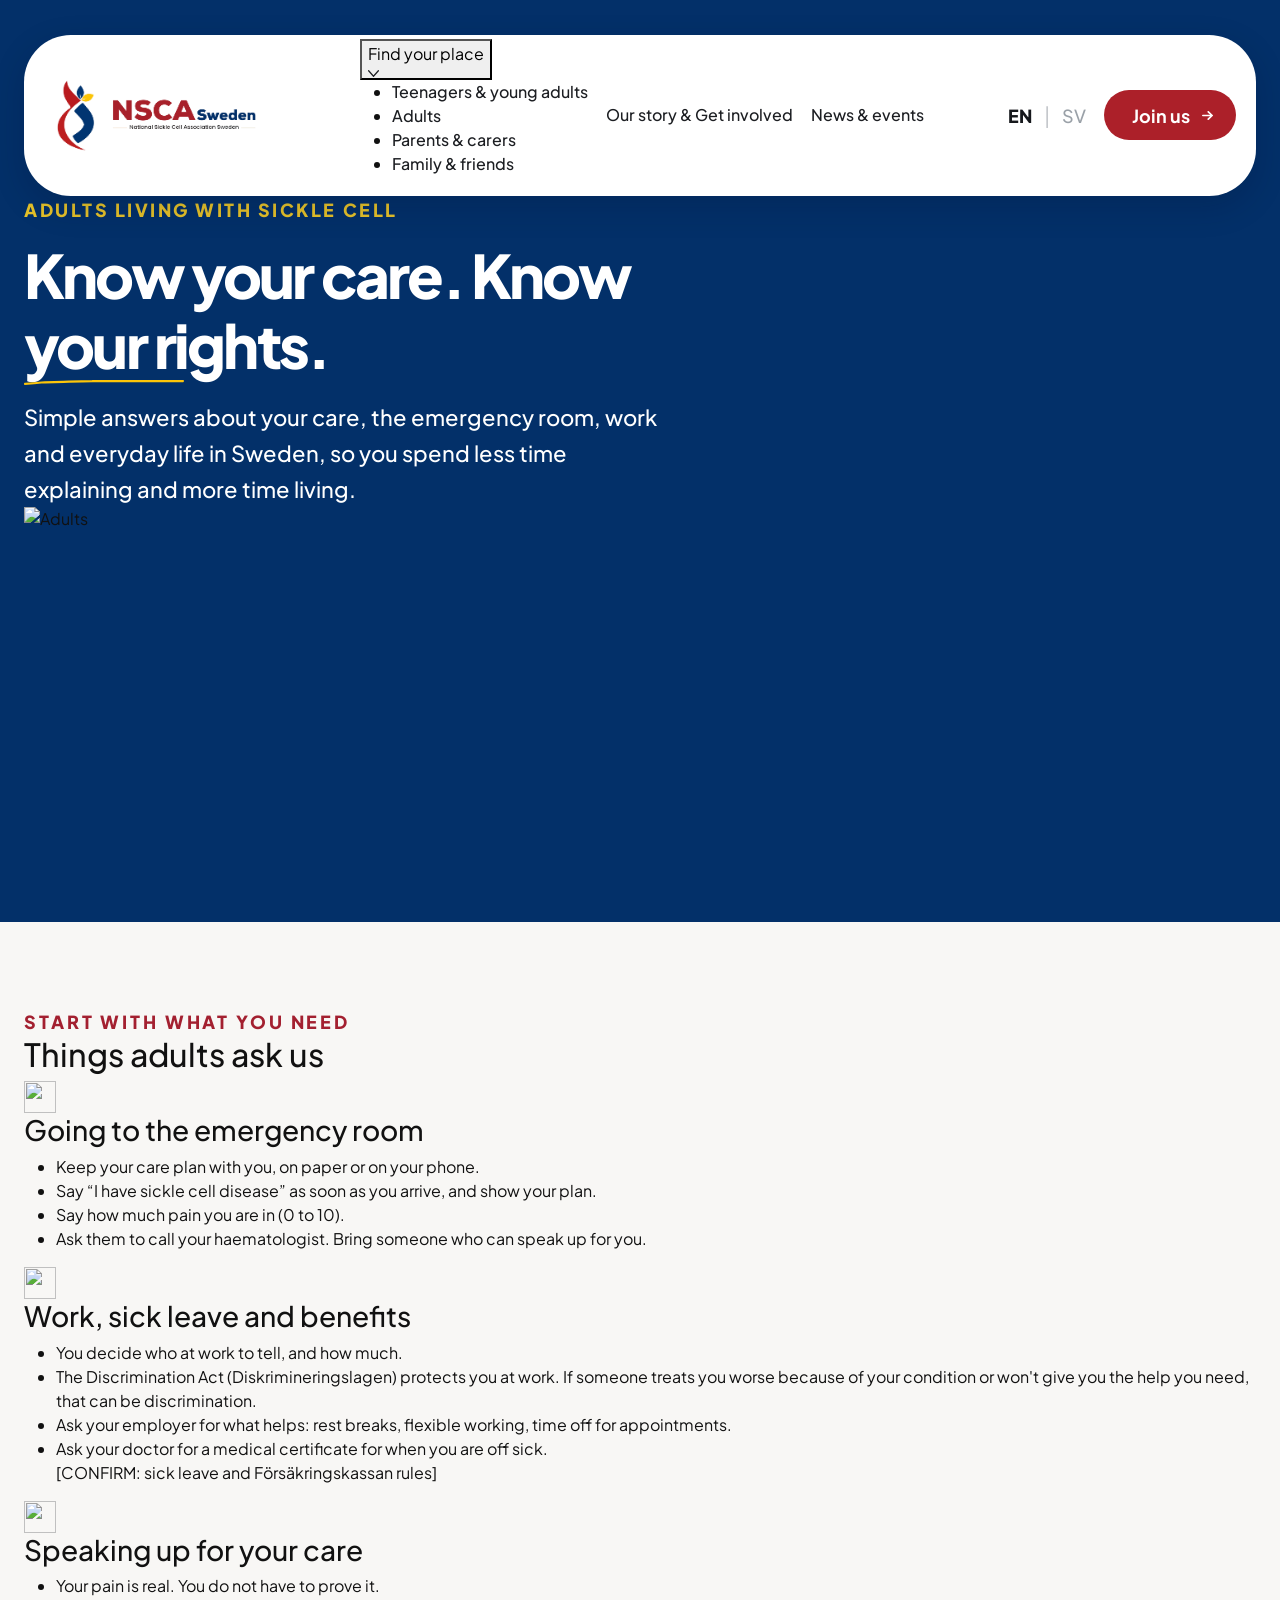
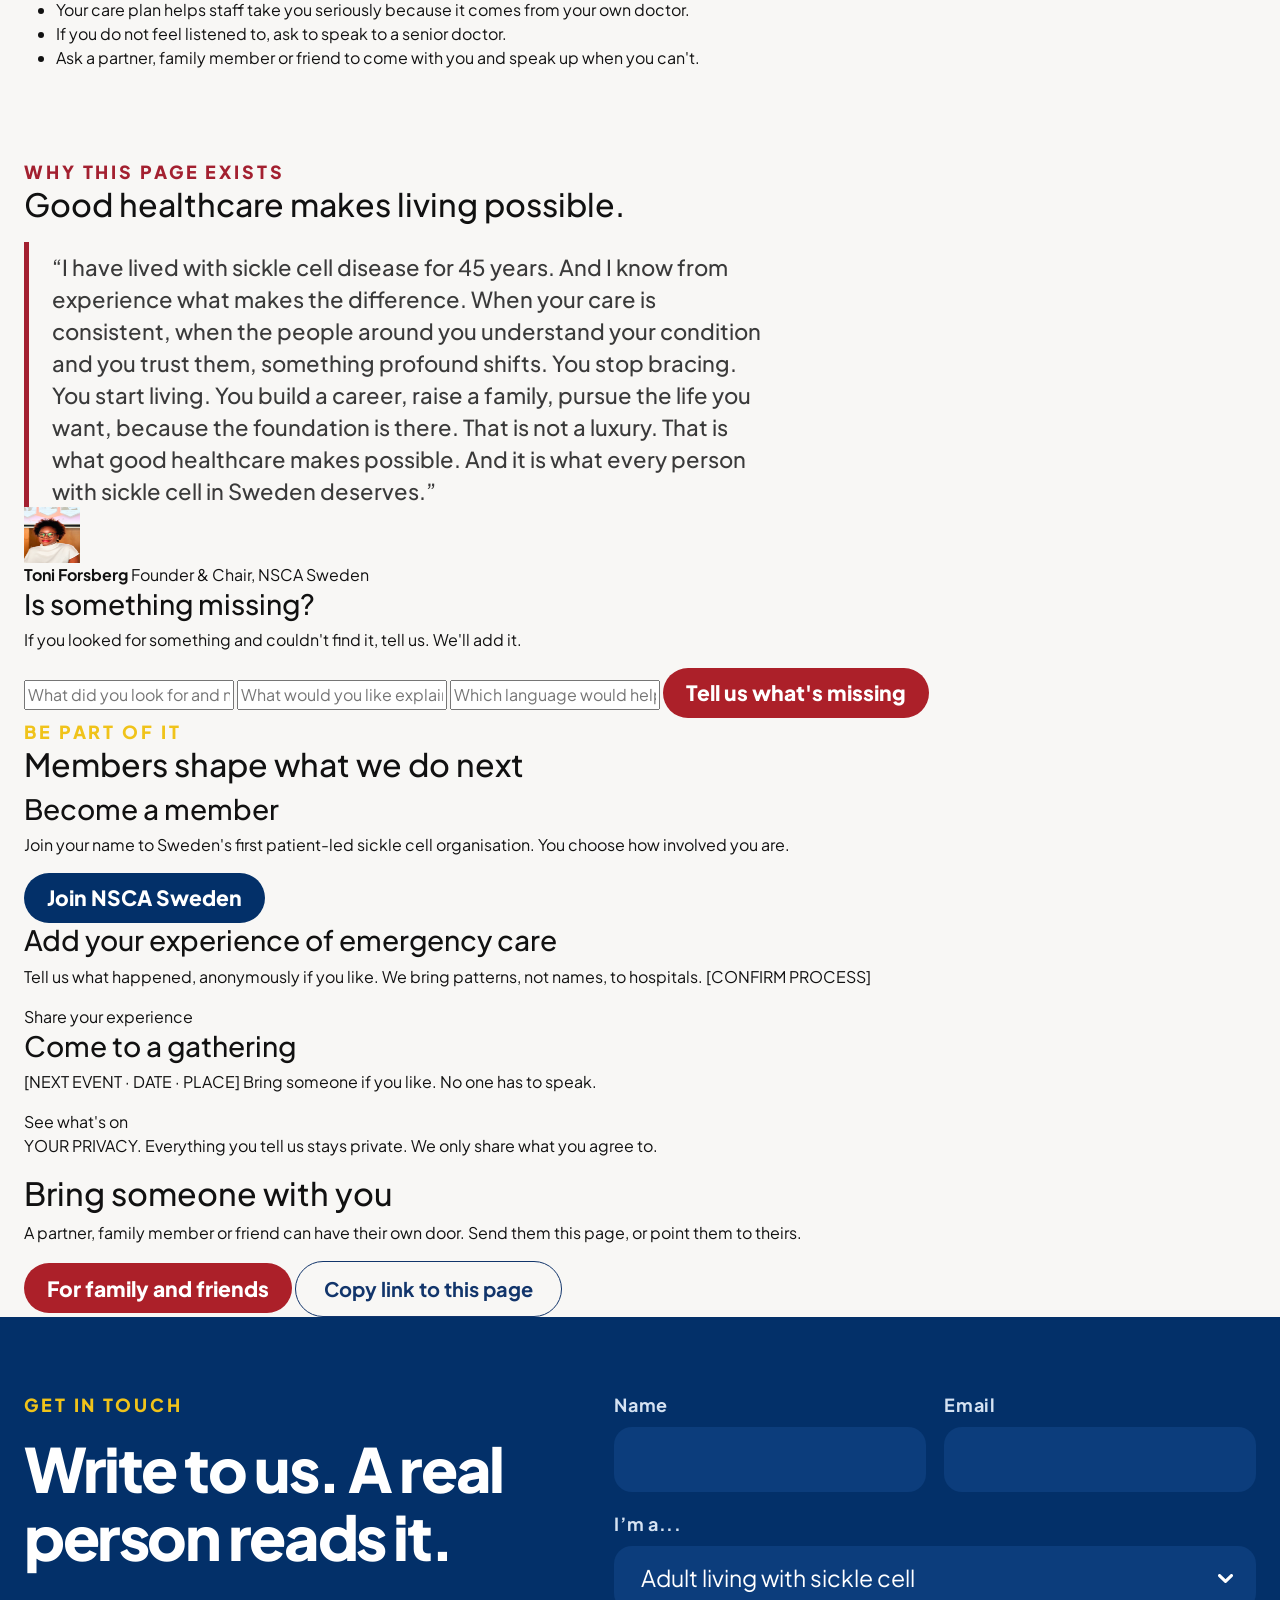
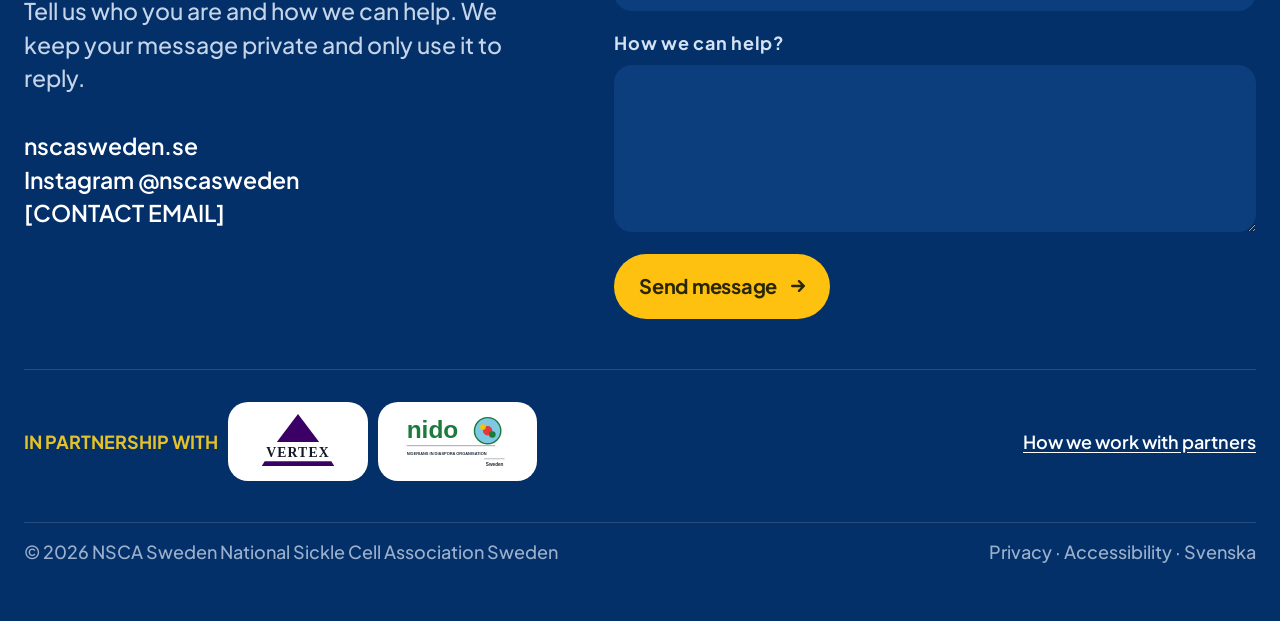
==== adults.html @ a18dfd64 "Add files via upload" ====
<!DOCTYPE html>
<html lang="en">

<head>
  <meta charset="UTF-8" />
  <meta name="viewport" content="width=device-width, initial-scale=1.0" />
  <title>Adults — NSCA Sweden</title>
  <link rel="preconnect" href="https://fonts.googleapis.com" />
  <link rel="preconnect" href="https://fonts.gstatic.com" crossorigin />
  <link href="https://fonts.googleapis.com/css2?family=Plus+Jakarta+Sans:wght@400;500;600;700;800&display=swap"
    rel="stylesheet" />
  <link href="https://cdn.jsdelivr.net/npm/bootstrap@5.3.3/dist/css/bootstrap.min.css" rel="stylesheet" />
  <link rel="stylesheet" href="css/style.css" />
  <link rel="stylesheet" href="css/responsive.css" />
</head>

<body class="page-adult">
  <header class="hero hero--teen" id="top">
    <div class="container-nsca hero-inner hero-inner--teen">
      <nav class="nav-primary" id="primaryNav" aria-label="Primary">
        <a class="nav-logo" href="index.html" aria-label="NSCA Sweden home">
          <img src="assets/logo.png" alt="NSCA Sweden" />
        </a>

        <div class="nav-links">
          <div class="nav-item has-dropdown">
            <button class="nav-link-btn nav-dropdown-toggle" type="button" aria-expanded="false"
              aria-controls="findPlaceMenu" id="findPlaceToggle">
              Find your place
              <img src="assets/chevron.svg" alt="" width="11.5" height="10.75" />
            </button>
            <ul class="nav-dropdown" id="findPlaceMenu" role="list">
              <li><a href="teenagers.html">Teenagers &amp; young adults</a></li>
              <li><a href="adults.html" aria-current="page">Adults</a></li>
              <li><a href="parents.html">Parents &amp; carers</a></li>
              <li><a href="family.html">Family &amp; friends</a></li>
            </ul>
          </div>
          <a href="our-story.html">Our story & Get involved</a>
          <a href="news-events.html">News &amp; events</a>
        </div>

        <div class="nav-actions">
          <div class="lang-switch" aria-label="Language">
            <span class="active">EN</span>
            <span class="sep">|</span>
            <a class="inactive" href="#">SV</a>
          </div>
          <a class="btn-join" href="index.html#involve">Join us <img src="assets/arrow-white.svg" alt="" width="11"
              height="9" /></a>
          <button class="nav-toggle" id="navToggle" type="button" aria-label="Toggle menu" aria-expanded="false">
            <svg width="28" height="20" viewBox="0 0 28 20" fill="none" aria-hidden="true">
              <path d="M1 1h26M1 10h26M1 19h26" stroke="#033069" stroke-width="2.5" stroke-linecap="round" />
            </svg>
          </button>
        </div>
      </nav>

      <div class="teen-hero">
        <div class="teen-hero-copy">
          <p class="hero-eyebrow">ADULTS LIVING WITH SICKLE CELL</p>
          <h1 class="hero-title teen-hero-title">
            Know your care.<span class="voice-word"> Know your rights.<img class="voice-underline"
                src="assets/hero-underline.svg" alt="" width="160" height="5" /></span>
          </h1>
          <p class="hero-lead teen-hero-lead">
            Simple answers about your care, the emergency room, work and everyday life in Sweden, so you spend less time
            explaining and more time living.
          </p>
        </div>

        <div class="teen-hero-media" aria-label="Artwork placeholder">
          <img src="assets/adult-hero.jpeg" alt="Adults" width="100%" height="auto" />

        </div>
      </div>
    </div>
  </header>

  <section class="teen-ask section-pad" id="ask">
    <div class="container-nsca">
      <p class="eyebrow">START WITH WHAT YOU NEED</p>
      <h2 class="teen-section-title">Things adults ask us</h2>

      <div class="teen-ask-grid">
        <article class="teen-ask-card">
          <img class="teen-ask-icon" src="assets/icon-drop.svg" alt="" width="32" height="32" />
          <h3>Going to the emergency room</h3>
          <ul>
            <li>Keep your care plan with you, on paper or on your phone.</li>
            <li>Say “I have sickle cell disease” as soon as you arrive, and show your plan.</li>
            <li>Say how much pain you are in (0 to 10).</li>
            <li>Ask them to call your haematologist. Bring someone who can speak up for you.</li>
          </ul>
        </article>

        <article class="teen-ask-card">
          <img class="teen-ask-icon" src="assets/icon-briefcase.svg" alt="" width="32" height="32" />
          <h3>Work, sick leave and benefits</h3>
          <ul>
            <li>You decide who at work to tell, and how much.</li>
            <li>The Discrimination Act (<a class="link-red-inline" href="javascript:void(0)">Diskrimineringslagen</a>)
              protects you at work. If someone treats you worse because of your condition or won't give you the help you
              need, that can be discrimination.</li>
            <li>Ask your employer for what helps: rest breaks, flexible working, time off for appointments.</li>
            <li>Ask your doctor for a medical certificate for when you are off sick.<br>
              [CONFIRM: sick leave and Försäkringskassan rules]</li>
          </ul>
        </article>

        <article class="teen-ask-card">
          <img class="teen-ask-icon" src="assets/icon-heart.svg" alt="" width="32" height="32" />
          <h3>Speaking up for your care</h3>
          <ul>
            <li>Your pain is real. You do not have to prove it.</li>
            <li>Your care plan helps staff take you seriously because it comes from your own doctor.</li>
            <li>If you do not feel listened to, ask to speak to a senior doctor.</li>
            <li>Ask a partner, family member or friend to come with you and speak up when you can't.</li>
          </ul>
        </article>
      </div>
    </div>
  </section>

  <section class="teen-story" id="why">
    <div class="container-nsca">
      <div class="teen-story-grid">
        <div class="teen-story-copy">
          <p class="eyebrow">WHY THIS PAGE EXISTS</p>
          <h2 class="teen-section-title">Good healthcare makes living possible.</h2>
          <blockquote class="story-quote teen-quote">
            <p>“I have lived with sickle cell disease for 45 years. And I know from experience what makes the
              difference. When your care is consistent, when the people around you understand your condition and you
              trust them, something profound shifts. You stop bracing. You start living. You build a career, raise a
              family, pursue the life you want, because the foundation is there. That is not a luxury. That is what good
              healthcare makes possible. And it is what every person with sickle cell in Sweden deserves.”</p>
          </blockquote>
          <div class="teen-byline">
            <img src="assets/founder.jpg" alt="Toni Forsberg" width="56" height="56" />
            <div>
              <strong>Toni Forsberg</strong>
              <span>Founder &amp; Chair, NSCA Sweden</span>
            </div>
          </div>
        </div>

        <form class="teen-missing-card" id="missingForm" novalidate>
          <h3>Is something missing?</h3>
          <p>If you looked for something and couldn't find it, tell us. We'll add it.</p>
          <label class="visually-hidden" for="lookedFor">What did you look for and not find?</label>
          <input id="lookedFor" name="lookedFor" type="text" placeholder="What did you look for and not find?" />
          <label class="visually-hidden" for="explainMore">What would you like explained more simply?</label>
          <input id="explainMore" name="explainMore" type="text"
            placeholder="What would you like explained more simply?" />
          <label class="visually-hidden" for="languageHelp">Which language would help most?</label>
          <input id="languageHelp" name="languageHelp" type="text" placeholder="Which language would help most?" />
          <button class="btn-pill-red" type="submit">Tell us what's missing</button>
        </form>
      </div>
    </div>
  </section>

  <section class="teen-next" id="next">
    <div class="container-nsca">
      <p class="eyebrow eyebrow-yellow">BE PART OF IT</p>
      <h2 class="teen-next-title">Members shape what we do next</h2>

      <div class="teen-next-grid">
        <article class="teen-next-card is-yellow">
          <h3>Become a member</h3>
          <p>Join your name to Sweden's first patient-led sickle cell organisation. You choose how involved you are.</p>
          <div class="cta">
            <a class="btn-pill-navy" href="index.html#involve">Join NSCA Sweden</a>
          </div>
        </article>

        <article class="teen-next-card">
          <h3>Add your experience of emergency care</h3>
          <p>Tell us what happened, anonymously if you like. We bring patterns, not names, to hospitals. [CONFIRM
            PROCESS]</p>
          <div class="cta">
            <a class="btn-pill-light" href="#contact">Share your experience</a>
          </div>
        </article>

        <article class="teen-next-card">
          <h3>Come to a gathering</h3>
          <p>[NEXT EVENT · DATE · PLACE] Bring someone if you like. No one has to speak.</p>
          <div class="cta">
            <a class="btn-pill-light" href="news-events.html">See what's on</a>
          </div>
        </article>
      </div>

      <p class="adult-privacy-note">YOUR PRIVACY. Everything you tell us stays private. We only share what you agree to.
      </p>
    </div>
  </section>

  <section class="teen-bring" id="bring">
    <div class="container-nsca">
      <div class="teen-bring-card">
        <div class="teen-bring-copy">
          <h2>Bring someone with you</h2>
          <p>A partner, family member or friend can have their own door. Send them this page, or point them to theirs.
          </p>
        </div>
        <div class="teen-bring-actions">
          <a class="btn-pill-red" href="family.html">For family and friends</a>
          <button class="btn-outline-navy" type="button" id="copyPageLink">Copy link to this page</button>
        </div>
      </div>
    </div>
  </section>

  <footer class="contact" id="contact">
    <div class="container-nsca">
      <div class="contact-grid">
        <div class="contact-copy">
          <p class="eyebrow eyebrow-yellow">GET IN TOUCH</p>
          <h2>Write to us. A real person reads it.</h2>
          <p class="intro">Tell us who you are and how we can help. We keep your message private and only use it to
            reply.</p>
          <p class="details">
            nscasweden.se<br />
            Instagram @nscasweden<br />
            [CONTACT EMAIL]
          </p>
        </div>

        <form class="contact-form" id="contactForm" novalidate>
          <div class="form-field">
            <label for="name">Name</label>
            <input id="name" name="name" type="text" autocomplete="name" />
          </div>
          <div class="form-field">
            <label for="email">Email</label>
            <input id="email" name="email" type="email" autocomplete="email" />
          </div>
          <div class="form-field full">
            <label for="role">I’m a...</label>
            <select id="role" name="role">
              <option>Teenager or young adult living with sickle cell</option>
              <option selected>Adult living with sickle cell</option>
              <option>Parent or carer</option>
              <option>Family member or friend</option>
              <option>Healthcare professional</option>
              <option>Organisation / partner</option>
            </select>
          </div>
          <div class="form-field full">
            <label for="message">How we can help?</label>
            <textarea id="message" name="message"></textarea>
          </div>
          <div class="form-submit">
            <button class="btn-yellow" type="submit">
              Send message
              <img src="assets/arrow-dark.svg" alt="" width="14" height="12" />
            </button>
          </div>
        </form>
      </div>

      <div class="footer-partners">
        <div class="partners-left">
          <p class="partners-label">In partnership with</p>
          <a class="partner-badge" href="#" aria-label="Vertex">
            <img src="assets/partner-vertex.svg" alt="Vertex" width="96" height="59" />
          </a>
          <a class="partner-badge" href="#" aria-label="NIDO Sweden">
            <img src="assets/partner-nido.svg" alt="NIDO Sweden" width="120" height="62" />
          </a>
        </div>
        <a class="partner-link" href="index.html#involve">How we work with partners</a>
      </div>

      <div class="footer-bottom">
        <p>© 2026 NSCA Sweden National Sickle Cell Association Sweden</p>
        <p>Privacy · Accessibility · Svenska</p>
      </div>
    </div>
  </footer>

  <script src="https://cdn.jsdelivr.net/npm/bootstrap@5.3.3/dist/js/bootstrap.bundle.min.js"></script>
  <script src="js/main.js"></script>
</body>

</html>
---- css/style.css ----
:root {
  --navy: #033069;
  --navy-deep: #12356b;
  --navy-card: #0c3a78;
  --navy-input: #0c3d7c;
  --navy-text: #16386b;
  --red: #ac2029;
  --red-link: #a32030;
  --yellow: #ffc10f;
  --yellow-banner: #f5c400;
  --yellow-soft: #e6c229;
  --yellow-pillars: #f0c31a;
  --cream: #f8f7f5;
  --cream-card: #f6f5f2;
  --cream-news: #f7f6f3;
  --ink: #111;
  --muted: #5e5e5e;
  --muted-2: #4a4a4a;
  --muted-3: #5c5c5c;
  --muted-4: #3a3a3a;
  --muted-5: #6a6a6a;
  --blue-soft: #a9c0de;
  --blue-text: #d5e2f2;
  --blue-muted: #c5d4e8;
  --footer-muted: #9bb0cc;
  --container: 1296px;
  --font: "Plus Jakarta Sans", sans-serif;
}

*,
*::before,
*::after {
  box-sizing: border-box;
}

html {
  scroll-behavior: smooth;
}

body {
  margin: 0;
  font-family: var(--font) !important;
  background: var(--cream);
  color: var(--ink);
  -webkit-font-smoothing: antialiased;
}

h1, h2, h3, h4, h5, h6, p, a, button, input, select, textarea, label {
  font-family: var(--font);
}

a {
  text-decoration: none;
  color: inherit;
}

img {
  max-width: 100%;
  display: block;
}

.container-nsca {
  width: 100%;
  max-width: var(--container);
  margin: 0 auto;
  padding-left: 24px;
  padding-right: 24px;
}

/* ========== HERO / NAV ========== */
.hero {
  background: var(--navy);
  position: relative;
}

.hero-inner {
  position: relative;
  min-height: 922px;
  padding-top: 35px;
  padding-bottom: 60px;
}

.nav-primary {
  display: flex;
  align-items: center;
  gap: 30px;
  background: #fff;
  border-radius: 47px;
  padding: 4px 20px 4px 32px;
  box-shadow: 0 11px 32px rgba(0, 10, 40, 0.18);
  width: 100%;
  max-width: 1296px;
  margin: 0 auto;
  position: relative;
  z-index: 20;
}

.nav-logo {
  width: 201px;
  height: 77px;
  overflow: hidden;
  flex-shrink: 0;
  position: relative;
}

.nav-logo img {
  position: absolute;
  width: 160.6%;
  height: 416.37%;
  max-width: none;
  left: -30.36%;
  top: -158.33%;
}

.nav-links {
  display: flex;
  flex: 1;
  align-items: center;
  justify-content: center;
  gap: 28px;
  padding-left: 18px;
  min-width: 0;
  overflow: visible;
}

.nav-links a {
  display: inline-flex;
  align-items: center;
  gap: 10px;
  font-weight: 500;
  font-size: 16px;
  color: #1c1e22;
  white-space: nowrap;
}

.nav-links a img {
  width: 11.5px;
  height: 10.75px;
}

.nav-actions {
  display: flex;
  align-items: center;
  gap: 18px;
  flex-shrink: 0;
}

.lang-switch {
  display: flex;
  align-items: center;
  gap: 12px;
}

.lang-switch .active {
  font-weight: 800;
  font-size: 18px;
  color: #16181c;
}

.lang-switch .sep {
  font-size: 21px;
  color: #c5c8cc;
  font-weight: 400;
}

.lang-switch .inactive {
  font-weight: 500;
  font-size: 18px;
  color: #9aa1a8;
}

.btn-join {
  display: inline-flex;
  align-items: center;
  gap: 12px;
  height: 50px;
  padding: 0 23px 0 28px;
  background: var(--red);
  color: #fff;
  font-weight: 700;
  font-size: 18px;
  border-radius: 28px;
  border: none;
  white-space: nowrap;
}

.btn-join img {
  width: 11px;
  height: 9px;
}

.nav-toggle {
  display: none;
  background: transparent;
  border: none;
  padding: 8px;
}

.hero-content {
  display: flex;
  align-items: center;
  justify-content: space-between;
  gap: 40px;
  margin-top: 96px;
  padding-top: 0;
}

.hero-copy {
  width: 100%;
  max-width: 643px;
  display: flex;
  flex-direction: column;
  gap: 17px;
}

.hero-eyebrow {
  font-weight: 800;
  font-size: 18px;
  letter-spacing: 2.52px;
  color: var(--yellow-soft);
  margin: 0 0 17px;
}

.hero-title {
  font-weight: 800;
  font-size: 60px;
  line-height: 70px;
  letter-spacing: -2.814px;
  color: #fff;
  margin: 0 0 14px;
  max-width: 640px;
}

.hero-underline {
  width: 379px;
  max-width: 100%;
  height: 5px;
  margin-bottom: 17px;
}

.hero-underline img {
  width: 100%;
  height: auto;
}

.hero-lead {
  font-weight: 500;
  font-size: 22px;
  line-height: 36px;
  color: #fff;
  margin: 0;
  width: 100%;
  max-width: 635px;
}

.hero-ctas {
  display: flex;
  flex-wrap: wrap;
  gap: 23px;
  align-items: center;
  margin-top: 36px;
}

.btn-yellow {
  display: inline-flex;
  align-items: center;
  justify-content: center;
  gap: 14px;
  height: 65px;
  padding: 0 25px;
  background: var(--yellow);
  color: #2a2600;
  font-weight: 700;
  font-size: 20px;
  letter-spacing: -0.25px;
  border-radius: 999px;
  border: none;
}

.btn-yellow img {
  width: 13.8px;
  height: 11.5px;
}

.btn-outline-light {
  display: inline-flex;
  align-items: center;
  justify-content: center;
  height: 65px;
  padding: 0 28px;
  border: 2px solid rgba(255, 255, 255, 0.92);
  color: #fff;
  font-weight: 700;
  font-size: 20px;
  letter-spacing: -0.25px;
  border-radius: 999px;
  background: transparent;
}

.hero-note {
  font-weight: 500;
  font-size: 17px;
  line-height: 25px;
  color: var(--blue-soft);
  margin: 0;
}

.hero-media {
  width: 572px;
  max-width: 100%;
  height: 461px;
  border-radius: 38px;
  overflow: hidden;
  position: relative;
  flex-shrink: 0;
}

.hero-media img {
  position: absolute;
  width: 125.87%;
  height: 117.14%;
  max-width: none;
  left: -14.69%;
  top: -17.68%;
  object-fit: cover;
}

/* ========== SECTION COMMON ========== */
.section-pad {
  padding-top: 86px;
  padding-bottom: 72px;
}

.section-title {
  font-weight: 800;
  font-size: 52px;
  line-height: 59.8px;
  letter-spacing: -2.08px;
  color: var(--ink);
  margin: 0 0 15px;
}

.section-lead {
  font-weight: 500;
  font-size: 22px;
  line-height: 31.9px;
  color: var(--muted);
  margin: 0;
  max-width: 760px;
}

.eyebrow {
  font-weight: 800;
  font-size: 18px;
  letter-spacing: 2.88px;
  color: var(--red-link);
  margin: 0;
}

.eyebrow-yellow {
  color: var(--yellow-pillars);
}

.eyebrow-center {
  text-align: center;
}

.link-red {
  display: inline-flex;
  align-items: center;
  gap: 8px;
  font-weight: 800;
  font-size: 18px;
  color: var(--red-link);
}

.link-navy-underline {
  font-weight: 700;
  font-size: 18px;
  color: var(--navy-text);
  text-decoration: underline;
  text-underline-position: from-font;
}

/* ========== DISEASE ========== */
.disease-grid {
  display: grid;
  grid-template-columns: 1fr 1fr;
  gap: 22px;
  margin-top: 21px;
}

.disease-card {
  background: #fff;
  border-radius: 28px;
  box-shadow: 0 10px 28px rgba(30, 24, 18, 0.04);
  padding: 32px;
}

.disease-card h3 {
  font-weight: 800;
  font-size: 26px;
  letter-spacing: -0.78px;
  color: var(--navy-text);
  margin: 0 0 8px;
}

.disease-card p {
  font-weight: 500;
  font-size: 18px;
  line-height: 26.1px;
  color: var(--muted-4);
  margin: 0;
}

.disease-fig {
  width: 100%;
  display: flex;
  justify-content: center;
  margin: 8px 0 9px;
}

.disease-fig img {
  width: 100%;
  max-width: 524px;
  height: auto;
}

.disease-fig--cells img {
  max-width: 572px;
}

.disease-links {
  display: flex;
  flex-wrap: wrap;
  gap: 28px;
  align-items: center;
  margin-top: 13px;
}

.disease-links .link-red img {
  width: 18px;
  height: 18px;
}

/* ========== AUDIENCE ========== */
.audience {
  padding-bottom: 83px;
  padding-top: 40px;
}

.audience-head {
  text-align: center;
  position: relative;
}

.audience-title-wrap {
  display: flex;
  justify-content: center;
  margin: 18px 0 0;
}

.audience-title {
  font-weight: 800;
  font-size: 58px;
  line-height: 66.7px;
  letter-spacing: -2.32px;
  color: var(--ink);
  margin: 0;
  text-align: center;
}

.audience-title .for-word {
  position: relative;
  display: inline-block;
}

.audience-underline {
  position: absolute;
  left: 50%;
  transform: translateX(-50%);
  bottom: -6px;
  width: 106.5px;
  height: auto;
  pointer-events: none;
}

.audience-lead {
  font-weight: 500;
  font-size: 25px;
  line-height: 34px;
  color: var(--muted-2);
  text-align: center;
  max-width: 727px;
  margin: 18px auto 0;
}

.audience-grid {
  display: grid;
  grid-template-columns: repeat(4, 1fr);
  gap: 30px;
  margin-top: 32px;
}

.audience-card {
  background: #fff;
  border-radius: 32px;
  box-shadow: 0 14px 32px rgba(30, 24, 18, 0.04);
  padding: 30px 18px 28px;
  min-height: 422px;
  display: flex;
  flex-direction: column;
}

.audience-card .icon {
  width: 38px;
  height: 38px;
}

.audience-card .label {
  font-weight: 600;
  font-size: 16px;
  letter-spacing: -0.17px;
  color: var(--muted-3);
  margin: 14px 0 0;
  line-height: 22.1px;
}

.audience-card h3 {
  font-weight: 800;
  font-size: 27px;
  line-height: 31px;
  letter-spacing: -1.08px;
  color: var(--ink);
  margin: 13px 0 0;
}

.audience-card p {
  font-weight: 500;
  font-size: 17px;
  line-height: 22.1px;
  letter-spacing: -0.17px;
  color: var(--muted-3);
  margin: 14px 0 0;
}

.audience-card .start {
  margin-top: auto;
  padding-top: 40px;
  display: inline-flex;
  align-items: center;
  gap: 9px;
  font-weight: 800;
  font-size: 21px;
  color: var(--red-link);
}

.audience-card .start img {
  width: 23px;
  height: 23px;
}

.blood-banner {
  background: var(--yellow-banner);
  border-radius: 32px;
  padding: 58px 48px 36px;
  margin-top: 28px;
}

.blood-banner-top {
  display: flex;
  align-items: center;
  justify-content: space-between;
  gap: 24px;
  flex-wrap: wrap;
}

.blood-banner .label {
  font-weight: 700;
  font-size: 15px;
  letter-spacing: 2.4px;
  color: var(--navy-deep);
  margin: 0 0 14px;
}

.blood-banner h3 {
    font-weight: 800;
    font-size: 38px;
    line-height: 44px;
    letter-spacing: -1.2px;
    color: var(--navy-deep);
    margin: 0;
    max-width: 660px;
}

.blood-banner-actions {
    display: flex;
    flex-wrap: wrap;
    gap: 14px;
    justify-content: end;
}

.btn-navy {
  display: inline-flex;
  align-items: center;
  justify-content: center;
  height: 56px;
  padding: 0 28px;
  background: var(--navy-deep);
  border: 1px solid var(--navy-deep);
  color: #fff;
  font-weight: 700;
  font-size: 20px;
  border-radius: 999px;
}

.btn-outline-navy {
  display: inline-flex;
  align-items: center;
  justify-content: center;
  height: 56px;
  padding: 0 28px;
  background: transparent;
  border: 1px solid var(--navy-deep);
  color: var(--navy-deep);
  font-weight: 700;
  font-size: 20px;
  border-radius: 999px;
}

.blood-banner-copy {
  font-weight: 500;
  font-size: 20px;
  line-height: 29px;
  color: var(--navy-deep);
  margin: 18px 0 0;
  max-width: 860px;
}

/* ========== STORY ========== */
.story {
  background: #fff;
  padding: 97px 0 65px;
}

.story-main {
  display: flex;
  gap: 65px;
  align-items: center;
}

.story-photo {
  width: 454px;
  max-width: 100%;
  height: 574px;
  border-radius: 38px;
  overflow: hidden;
  flex-shrink: 0;
}

.story-photo img {
  width: 100%;
  height: 100%;
  object-fit: cover;
  object-position: bottom;
}

.story-copy {
  flex: 1;
  min-width: 0;
}

.story-copy h2 {
  font-weight: 800;
  font-size: 50px;
  line-height: 57.5px;
  letter-spacing: -1.75px;
  color: var(--ink);
  margin: 18px 0 0;
  max-width: 730px;
}

.story-quote {
  margin: 18px 0 0;
  padding: 9px 0 0 23px;
  border-left: 5px solid var(--red-link);
}

.story-quote p {
  font-weight: 500;
  font-size: 22px;
  line-height: 32px;
  color: var(--muted-4);
  margin: 0;
  max-width: 717px;
}

.story-byline {
  display: flex;
  flex-wrap: wrap;
  gap: 15px;
  align-items: center;
  margin-top: 24px;
}

.story-byline strong {
  font-weight: 800;
  font-size: 23px;
  color: var(--ink);
}

.story-byline span {
  font-weight: 400;
  font-size: 21px;
  color: var(--muted-5);
}

.voices {
  margin-top: 61px;
}

.voices-grid {
  display: grid;
  grid-template-columns: repeat(3, 1fr);
  gap: 23px;
  margin-top: 23px;
}

.voice-card {
  background: var(--cream-card);
  border-radius: 32px;
  padding: 27px 22px 49px;
  min-height: 259px;
  display: flex;
  flex-direction: column;
}

.voice-card .q {
  font-weight: 800;
  font-size: 50px;
  line-height: 38px;
  color: var(--yellow-soft);
}

.voice-card p {
  font-weight: 700;
  font-size: 23px;
  line-height: 29.9px;
  letter-spacing: -0.46px;
  color: #1a1a1a;
  margin: 12px 0 0;
  flex: 1;
}

.voice-card .who {
  font-weight: 600;
  font-size: 17px;
  color: var(--red-link);
  margin-top: 16px;
}

/* ========== BOARD ========== */
.board {
  padding: 74px 0 80px;
}

.board h2 {
  font-weight: 800;
  font-size: 56px;
  line-height: 64.4px;
  letter-spacing: -2.24px;
  margin: 13px 0 0;
}

.board-grid {
  display: grid;
  grid-template-columns: repeat(4, 1fr);
  gap: 26px;
  margin-top: 40px;
}

.board-card img {
  width: 100%;
  aspect-ratio: 1;
  object-fit: cover;
  border-radius: 28px;
}

.board-card h3 {
  font-weight: 800;
  font-size: 26px;
  letter-spacing: -0.52px;
  color: var(--navy-text);
  margin: 18px 0 4px;
}

.board-card p {
  font-weight: 600;
  font-size: 18px;
  color: var(--red-link);
  margin: 0;
}

/* ========== PILLARS ========== */
.pillars {
  background: var(--navy);
  padding: 74px 0 83px;
  position: relative;
}

.pillars h2 {
  font-weight: 800;
  font-size: 61px;
  line-height: 68.32px;
  letter-spacing: -2.44px;
  color: #fff;
  margin: 17px 0 0;
  max-width: 788px;
}

.pillars-underline {
  width: 346px;
  max-width: 100%;
  height: 7px;
  margin: 4px 0 0;
}

.pillars-grid {
  display: grid;
  grid-template-columns: repeat(3, 1fr);
  gap: 23px;
  margin-top: 40px;
}

.pillar-card {
  background: var(--navy-card);
  border: 1px solid rgba(255, 255, 255, 0.08);
  border-radius: 32px;
  padding: 32px 28px 70px;
  min-height: 343px;
}

.pillar-card .icon {
  width: 64px;
  height: 64px;
}

.pillar-card h3 {
  font-weight: 700;
  font-size: 30px;
  letter-spacing: -0.9px;
  color: #fff;
  margin: 23px 0 0;
}

.pillar-card p {
  font-weight: 500;
  font-size: 22px;
  line-height: 30.8px;
  color: var(--blue-text);
  margin: 13px 0 0;
}

/* ========== GET INVOLVED ========== */
.involve {
  padding: 83px 0 93px;
}

.involve h2 {
  font-weight: 800;
  font-size: 56px;
  line-height: 64.4px;
  letter-spacing: -2.24px;
  text-align: center;
  margin: 18px auto 0;
  max-width: 920px;
}

.involve-grid {
  display: grid;
  grid-template-columns: repeat(4, 1fr);
  gap: 22px;
  margin-top: 48px;
}

.involve-card {
  background: #fff;
  border-radius: 28px;
  box-shadow: 0 10px 28px rgba(30, 24, 18, 0.04);
  padding: 31px 26px 28px;
  min-height: 380px;
  display: flex;
  flex-direction: column;
}

.involve-card.is-yellow {
  background: var(--yellow-banner);
}

.involve-card h3 {
  font-weight: 700;
  font-size: 30px;
  line-height: 34.5px;
  letter-spacing: -0.9px;
  color: var(--ink);
  margin: 0;
}

.involve-card.is-yellow h3 {
  color: var(--navy-deep);
}

.involve-card p {
  font-weight: 500;
  font-size: 18px;
  line-height: 25.2px;
  color: var(--muted-4);
  margin: 14px 0 0;
}

.involve-card.is-yellow p {
  color: var(--navy-deep);
}

.involve-card .cta {
  margin-top: auto;
  padding-top: 40px;
}

.btn-pill-navy,
.btn-pill-red {
  display: inline-flex;
  align-items: center;
  height: 50px;
  padding: 0 23px;
  border-radius: 999px;
  font-weight: 800;
  font-size: 21px;
  color: #fff;
  border: none;
}

.btn-pill-navy {
  background: var(--navy);
}

.btn-pill-red {
  background: var(--red);
}

/* ========== NEWS ========== */
.news {
  background: #fff;
  padding: 74px 0 83px;
}

.news h2 {
  font-weight: 800;
  font-size: 56px;
  line-height: 64.4px;
  letter-spacing: -2.24px;
  margin: 18px 0 0;
}

.news-layout {
  display: grid;
  grid-template-columns: 1fr 1fr;
  gap: 24px;
  margin-top: 38px;
}

.news-featured {
  background: var(--cream-news);
  border-radius: 32px;
  overflow: hidden;
}

.news-featured-media {
  height: 578px;
  position: relative;
  overflow: hidden;
}

.news-featured-media img {
  position: absolute;
  width: 100%;
  height: 110.03%;
  max-width: none;
  left: 0.16%;
  top: -10.01%;
  object-fit: cover;
}

.news-featured-body {
  padding: 35px 27px 27px;
}

.news-meta {
  font-weight: 600;
  font-size: 16px;
  letter-spacing: -0.17px;
  line-height: 22.1px;
  color: var(--muted-3);
  margin: 0;
}

.news-featured-body h3,
.news-side-card h3 {
  font-weight: 700;
  font-size: 30px;
  letter-spacing: -0.9px;
  color: var(--ink);
  margin: 9px 0 0;
}

.news-featured-body p,
.news-side-card p {
  font-weight: 500;
  font-size: 21px;
  line-height: 28px;
  color: var(--muted-2);
  margin: 8px 0 0;
}

.btn-rsvp {
  display: inline-flex;
  align-items: center;
  margin-top: 16px;
  padding: 11.5px 23px;
  background: var(--red);
  color: #fff;
  font-weight: 800;
  font-size: 21px;
  border-radius: 999px;
  line-height: normal;
}

.news-side {
  display: flex;
  flex-direction: column;
  gap: 18px;
}

.news-side-card {
  background: var(--cream-news);
  border-radius: 32px;
  padding: 27px;
  display: flex;
  gap: 18px;
}

.news-side-card .thumb {
  width: 120px;
  height: 165px;
  border-radius: 18px;
  overflow: hidden;
  flex-shrink: 0;
  position: relative;
}

.news-side-card .thumb img {
  position: absolute;
  width: 100%;
  height: 123.08%;
  max-width: none;
  left: 0;
  top: -11.54%;
  object-fit: cover;
}

.news-side-card.is-text-only {
  display: block;
}

/* ========== RESOURCES ========== */
.resources {
  padding: 74px 0 83px;
}

.resources h2 {
  font-weight: 800;
  font-size: 56px;
  line-height: 64.4px;
  letter-spacing: -2.24px;
  text-align: center;
  margin: 18px 0 0;
}

.resources-grid {
  display: grid;
  grid-template-columns: repeat(4, 1fr);
  gap: 23px;
  margin-top: 38px;
}

.resource-card {
  background: #fff;
  border-radius: 32px;
  box-shadow: 0 14px 32px rgba(30, 24, 18, 0.04);
  padding: 44px 27px 27px;
  min-height: 273px;
  display: flex;
  flex-direction: column;
}

.resource-card .tag {
  font-weight: 800;
  font-size: 13px;
  letter-spacing: 0.585px;
  color: var(--red-link);
  margin: 0;
  text-transform: uppercase;
}

.resource-card h3 {
  font-weight: 700;
  font-size: 27px;
  line-height: 35px;
  letter-spacing: -0.84px;
  color: var(--ink);
  margin: 18px 0 0;
}

.resource-card .more {
  margin-top: auto;
  padding-top: 36px;
  display: inline-flex;
  align-items: center;
  gap: 9px;
  font-weight: 800;
  font-size: 21px;
  color: var(--red-link);
}

.resource-card .more img {
  width: 23px;
  height: 23px;
}

/* ========== CONTACT / FOOTER ========== */
.contact {
  background: var(--navy);
  padding: 74px 0 40px;
}

.contact-grid {
  display: grid;
  grid-template-columns: 0.9fr 1.1fr;
  gap: 65px;
  align-items: start;
}

.contact-copy h2 {
  font-weight: 800;
  font-size: 61px;
  line-height: 68.32px;
  letter-spacing: -2.44px;
  color: #fff;
  margin: 17px 0 0;
}

.contact-copy .intro {
  font-weight: 500;
  font-size: 23px;
  line-height: 33.35px;
  color: var(--blue-muted);
  margin: 23px 0 0;
  max-width: 527px;
}

.contact-copy .details {
  font-weight: 600;
  font-size: 23px;
  line-height: 33.35px;
  color: #fff;
  margin: 35px 0 0;
}

.contact-form {
  display: grid;
  grid-template-columns: 1fr 1fr;
  gap: 18px;
}

.form-field {
  display: flex;
  flex-direction: column;
  gap: 9px;
}

.form-field.full {
  grid-column: 1 / -1;
}

.form-field label {
  font-weight: 700;
  font-size: 18px;
  letter-spacing: 0.72px;
  color: var(--blue-text);
}

.form-field input,
.form-field select,
.form-field textarea {
  width: 100%;
  background: var(--navy-input);
  border: none;
  border-radius: 18px;
  color: #fff;
  font-family: var(--font);
  font-size: 23px;
  padding: 18px 27px;
  outline: none;
}

.form-field input,
.form-field select {
  height: 65px;
}

.form-field textarea {
  min-height: 167px;
  resize: vertical;
}

.form-field select {
  appearance: none;
  background-image: url("../assets/select-chevron.svg");
  background-repeat: no-repeat;
  background-position: right 24px center;
  background-size: 14.5px 8.7px;
  padding-right: 48px;
  cursor: pointer;
  padding-top: 10px;
  padding-bottom: 10px;
}

.form-field select option {
  background: var(--navy);
  color: #fff;
}

.form-submit {
  grid-column: 1 / -1;
  margin-top: 4px;
}

.footer-partners {
  display: flex;
  align-items: center;
  justify-content: space-between;
  gap: 24px;
  flex-wrap: wrap;
  margin-top: 50px;
  padding: 32px 0 41px;
  border-top: 1px solid rgba(255, 255, 255, 0.14);
  border-bottom: 1px solid rgba(255, 255, 255, 0.14);
}

.partners-left {
  display: flex;
  align-items: center;
  gap: 10px;
  flex-wrap: wrap;
}

.partners-label {
  font-weight: 700;
  font-size: 18px;
  color: var(--yellow-soft);
  text-transform: uppercase;
  margin: 0;
}

.partner-badge {
  background: #fff;
  border-radius: 20px;
  padding: 10px 23px;
  display: inline-flex;
  align-items: center;
  min-height: 79px;
}

.partner-badge img {
  height: 58px;
  width: auto;
}

.partner-link {
  font-weight: 600;
  font-size: 18px;
  color: #fff;
  text-decoration: underline;
  text-underline-position: from-font;
}

.footer-bottom {
  display: flex;
  justify-content: space-between;
  gap: 16px;
  flex-wrap: wrap;
  padding-top: 15px;
  font-weight: 500;
  font-size: 18px;
  color: var(--footer-muted);
}

.news-meta {
    font-size: 16px !important;
    margin-top: 0 !important;
}
.contact-copy {
    max-width: 530px;
}
---- css/responsive.css ----
/* ========== RESPONSIVE ========== */
@media (max-width: 1360px) {
  .nav-primary {
    gap: 18px;
  }

  .nav-links {
    gap: 18px;
  }
  
}

@media (max-width: 1200px) {
  .hero-content {
    flex-direction: column;
    align-items: flex-start;
  }

  .hero-copy {
    max-width: 100%;
  }

  .hero-media {
    width: 100%;
    height: 420px;
  }

  .audience-grid,
  .involve-grid,
  .resources-grid {
    grid-template-columns: repeat(2, minmax(0, 1fr));
  }

  .board-card h3 {
    font-size: 21px;
}
  .board-card p {
    font-size: 16px;
}

  .story-main,
  .news-layout,
  .contact-grid {
    display: grid;
    grid-template-columns: 1fr;
    gap: 32px;
  }

   .story-photo img {
      aspect-ratio: 454/574;
  }
  .pillar-card {
      padding: 32px 20px 30px;
  }
  .story-copy h2, .board h2 {
      font-size: 42px;
      line-height: 52px;
  }
  .story-main{
      grid-template-columns: 1fr 1.5fr;
  }
  .story-photo {
      width: 100%;
      max-width: 454px;
  }
  .lang-switch .inactive, .lang-switch .active, .nav-links a {
      font-size: 14px;
  }
  .lang-switch .sep {
      font-size: 12px;
  }
  .hero-title {
      max-width: 100%;
  }
  .pillars h2, .involve h2, .news h2, .contact-copy h2 {
      font-size: 52px;
      line-height: 58.32px;
  }
  .pillar-card h3 {
      font-size: 25px;
  }
  .pillar-card p {
      font-size: 20px;
      line-height: 27.8px;
  }
  .pillar-card .icon {
      width: 54px;
      height: 54px;
  }
  .contact-copy {
      max-width: 100%;
  }
  .contact-copy .intro {
      max-width: 640px;
  }

}

@media only screen and (max-width: 1024px) {
  .nav-links, .nav-actions .lang-switch, .btn-join {
    display: none;
  }
  .nav-toggle {
    display: inline-flex;
    margin-left: auto;
  }
  .nav-primary {
      justify-content: space-between;
  }
  .nav-primary.is-open .nav-links {
    display: flex;
    flex-direction: column;
    align-items: flex-start;
    position: absolute;
    top: calc(100% + 12px);
    left: 0;
    right: 0;
    background: #fff;
    border-radius: 24px;
    padding: 20px 24px;
    box-shadow: 0 12px 28px rgba(0, 10, 40, 0.16);
    z-index: 30;
  }
}

@media (max-width: 991px) { 

  .nav-primary {
    padding-right: 16px;
  }

  .nav-logo {
    width: 170px;
    height: 66px;
  }

  .nav-actions {
    margin-left: auto;
    gap: 10px;
  }

  .nav-actions .lang-switch,
  .btn-join {
    display: none;
  }

  .hero-title {
    font-size: clamp(2.6rem, 5vw, 3.2rem);
    line-height: 1.15;
  }

  .section-title,
  .audience-title,
  .board h2,
  .involve h2,
  .news h2,
  .resources h2,
  .pillars h2,
  .contact-copy h2,
  .story-copy h2 {
    font-size: clamp(2.6rem, 4vw, 2.8rem);
    line-height: 1.15;
    letter-spacing: -1.2px;
  }

  .disease-grid {
    grid-template-columns: 1fr;
  }

  .news-featured-media {
    height: 360px;
  }

  .contact-form {
    grid-template-columns: 1fr 1fr;
  }
  .hero-lead {
      font-size: 20px;
      line-height: 32px;
  }
  .story-main, .pillars-grid {
      grid-template-columns: 1fr;
  }
  .story-copy h2, .story-quote p  {
      max-width: 100%;
  }
  .board-grid {
      grid-template-columns: repeat(2, 1fr);
  }
  .pillar-card {
      min-height: auto;
  }
  .news-featured-body p, .news-side-card p {
      font-size: 20px;
      line-height: 28px;
  }
  .news-side-card .thumb {
      width: 140px;
      height: auto;
  }
  .voices-grid {
      grid-template-columns: 1fr;
  }
  .voice-card p {
    flex: inherit;
  }
  .voice-card {
      min-height: auto;
  }

}

@media (max-width: 767px) {
  .container-nsca {
    padding-left: 16px;
    padding-right: 16px;
  }

  .nav-primary {
    border-radius: 28px;
    padding: 8px 14px 8px 18px;
    gap: 12px;
  }

  .nav-logo {
    width: 142px;
    height: 54px;
  }

  .nav-actions .lang-switch {
    display: none;
  }

  .btn-join {
    display: none;
  }

  .hero-inner {
    min-height: auto;
    padding-top: 22px;
    padding-bottom: 40px;
  }

  .hero-content {
    margin-top: 40px;
    gap: 24px;
  }

  .hero-eyebrow {
    font-size: 14px;
    letter-spacing: 1.9px;
  }

  .hero-title {
    font-size: clamp(2.2rem, 9vw, 3rem);
  }

  .hero-lead {
    font-size: 18px;
    line-height: 1.6;
  }

  .hero-media {
    height: 320px;
    border-radius: 24px;
  }

  .audience-grid,
  .board-grid,
  .involve-grid,
  .resources-grid {
    grid-template-columns: 1fr;
  }

  .blood-banner {
    padding: 36px 24px;
  }

  .blood-banner-top {
    align-items: flex-start;
  }

  .blood-banner h3 {
    font-size: 30px;
    line-height: 1.2;
  }

  .blood-banner-copy,
  .story-quote p,
  .voice-card p,
  .contact-copy .intro,
  .contact-copy .details {
    font-size: 17px;
    line-height: 1.6;
  }

  .story-main {
    gap: 24px;
  }

  .story-photo {
    height: 360px;
  }

  .story-byline {
    gap: 8px;
  }

  .news-side-card {
    flex-direction: column;
  }

  .news-side-card .thumb {
    width: 100%;
    height: 200px;
  }

  .contact-form {
    grid-template-columns: 1fr;
  }

  .contact-grid {
    gap: 28px;
  }

  .hero-title br,
  .hero-lead br,
  .blood-banner h3 br,
  .story-copy h2 br,
  .involve h2 br,
  .contact-copy h2 br {
    display: none;
  }

  .footer-partners,
  .footer-bottom {
    flex-direction: column;
    align-items: flex-start;
  }
  .partners-label {
      width: 100%;
  }
  .partner-badge {
    width: auto;
    justify-content: center;
  }
  .story-byline span {
      font-size: 18px;
  }
  .disease-links {
      gap: 8px;
      justify-content: center;
  }
  .audience-lead {
      font-size: 20px;
  }
  .audience-card {
      min-height: auto;
  }
  .hero-ctas {
      gap: 10px;
  }
  .btn-yellow,
  .btn-outline-light,
  .btn-navy,
  .btn-outline-navy,
  .btn-pill-navy,
  .btn-pill-red,
  .btn-rsvp {
    height: 50px;
    font-size: 18px;
    line-height: normal;
  }
  .section-title, .audience-title, .board h2, .involve h2, .news h2, .resources h2, .pillars h2, .contact-copy h2, .story-copy h2 {
      font-size: clamp(2.2rem, 4vw, 2.8rem);
  }
  
}

@media (max-width: 560px) {
  .hero-note {
    font-size: 15px;
    line-height: 1.5;
  }

  .audience-card,
  .disease-card,
  .resource-card,
  .involve-card,
  .news-side-card,
  .news-featured,
  /* .board-card, */
  .voice-card {
    border-radius: 22px;
    padding: 32px 20px;
  }

  .audience-card {
    min-height: auto;
  }

  .section-pad,
  .audience,
  .story,
  .board,
  .pillars,
  .involve,
  .news,
  .resources,
  .contact {
    padding-top: 52px;
    padding-bottom: 52px;
  }

  .disease-links {
    gap: 5px;
  }

  .form-field input,
  .form-field select,
  .form-field textarea {
    font-size: 18px;
    padding-left: 18px;
    padding-right: 18px;
  }
  .section-lead {
    font-size: 18px;
    line-height: 29.9px;
}
.disease-card p {
    font-size: 16px;
    line-height: 26.1px;
}
.audience-lead {
    font-size: 22px;
    line-height: 30px;
}
.story-quote {
    padding: 9px 0 0 15px;
}
.audience-card .start {
    padding-top: 20px;
    font-size: 18px;
}
  .btn-yellow,
  .btn-outline-light,
  .btn-navy,
  .btn-outline-navy,
  .btn-pill-navy,
  .btn-pill-red,
  .btn-rsvp {
    width: 100%;
    justify-content: center;
  }
  .hero-ctas {
      flex-direction: column;
      align-items: stretch;
    }
    .involve-card, .resource-card {
      min-height: auto;
  }
  .news-featured-body h3, .news-side-card h3 {
      font-size: 26px;
  }
  
}

@media (max-width: 420px) {
  .nav-primary {
    padding-left: 12px;
    padding-right: 12px;
  }

  .nav-logo {
    width: 120px;
    height: 50px;
  }

  .hero-ctas,
  .blood-banner-actions {
    gap: 12px;
  }

  .btn-pill-navy,
  .btn-pill-red,
  .btn-rsvp,
  .btn-yellow,
  .btn-outline-light {
    height: 52px;
    font-size: 18px;
  }

  .story-copy h2,
  .contact-copy h2 {
    font-size: 2rem;
  }

  .audience-title {
    font-size: 2.2rem;
  }

  .news-featured-body h3,
  .news-side-card h3,
  .resource-card h3,
  .involve-card h3,
  .disease-card h3,
  .audience-card h3 {
    font-size: 24px;
  }

  .hero-media {
    height: 260px;
  }

  .news-featured-media {
    height: 240px;
  }
}
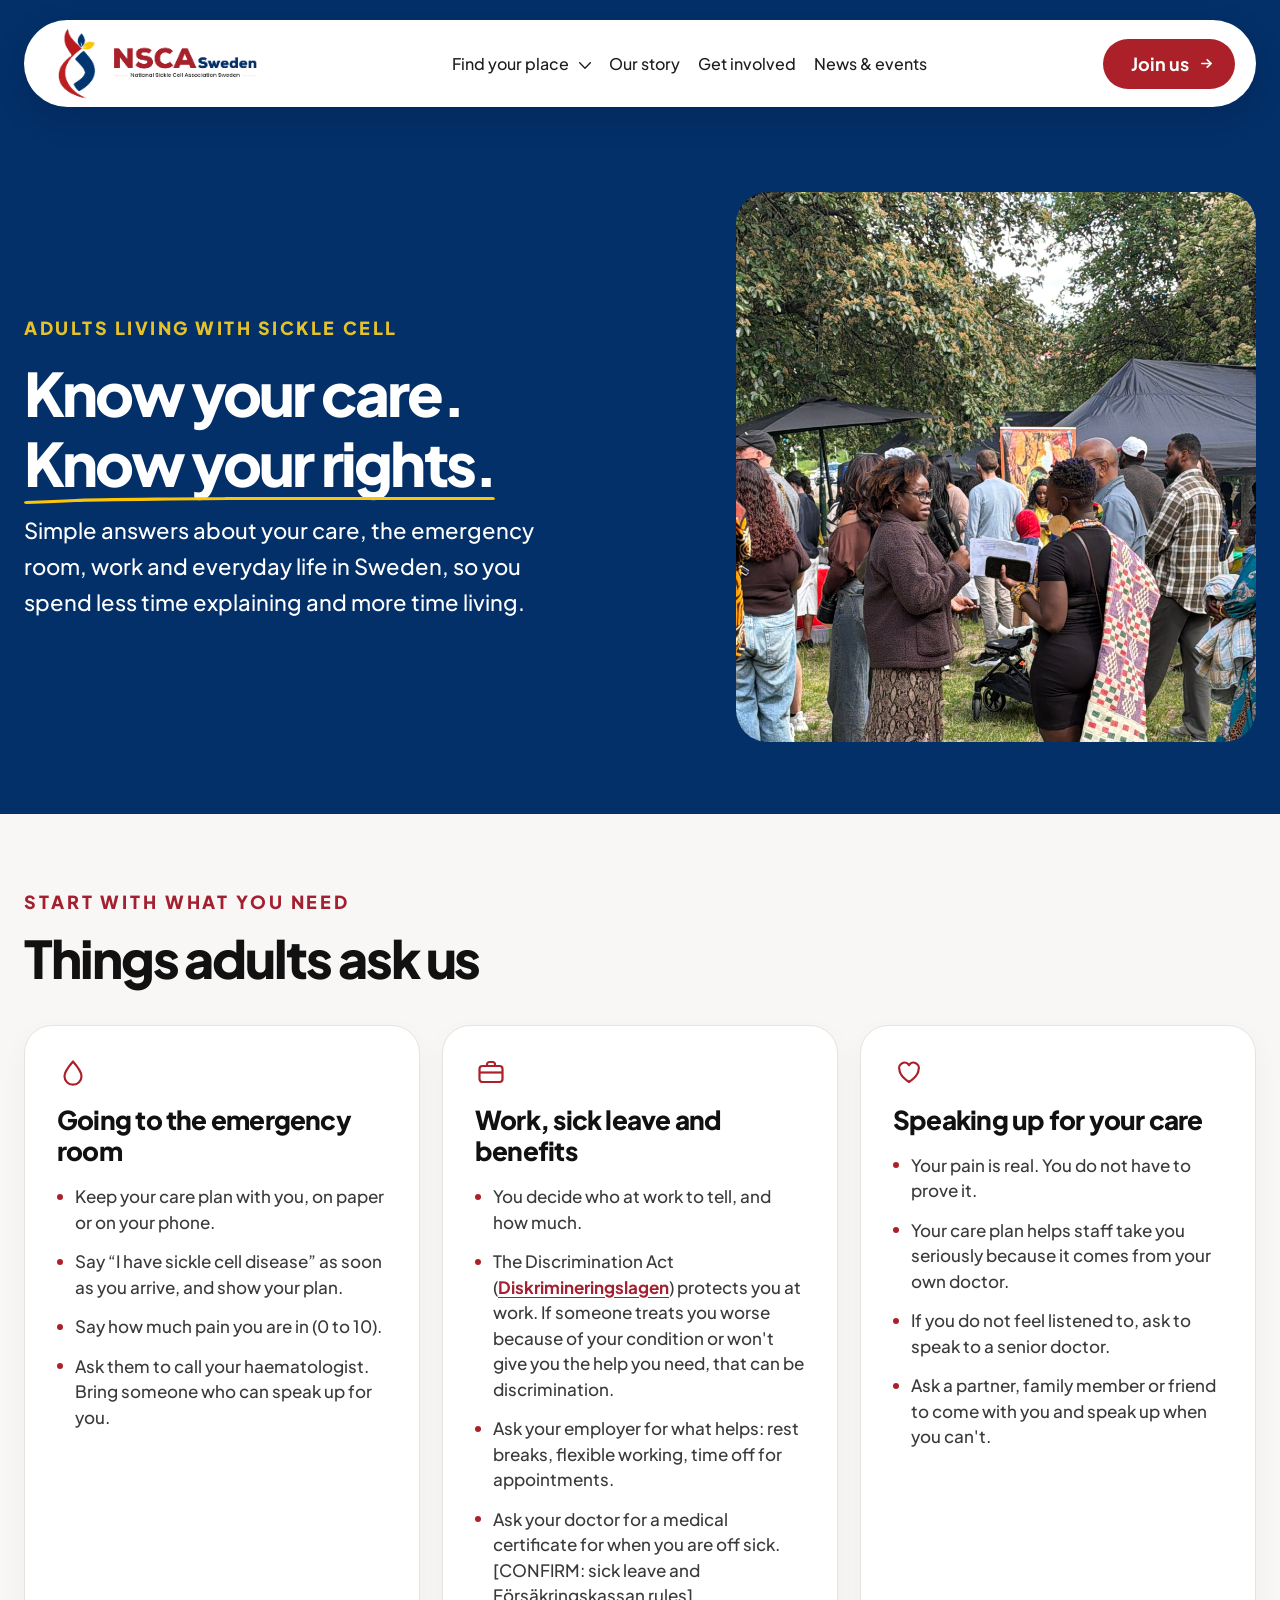
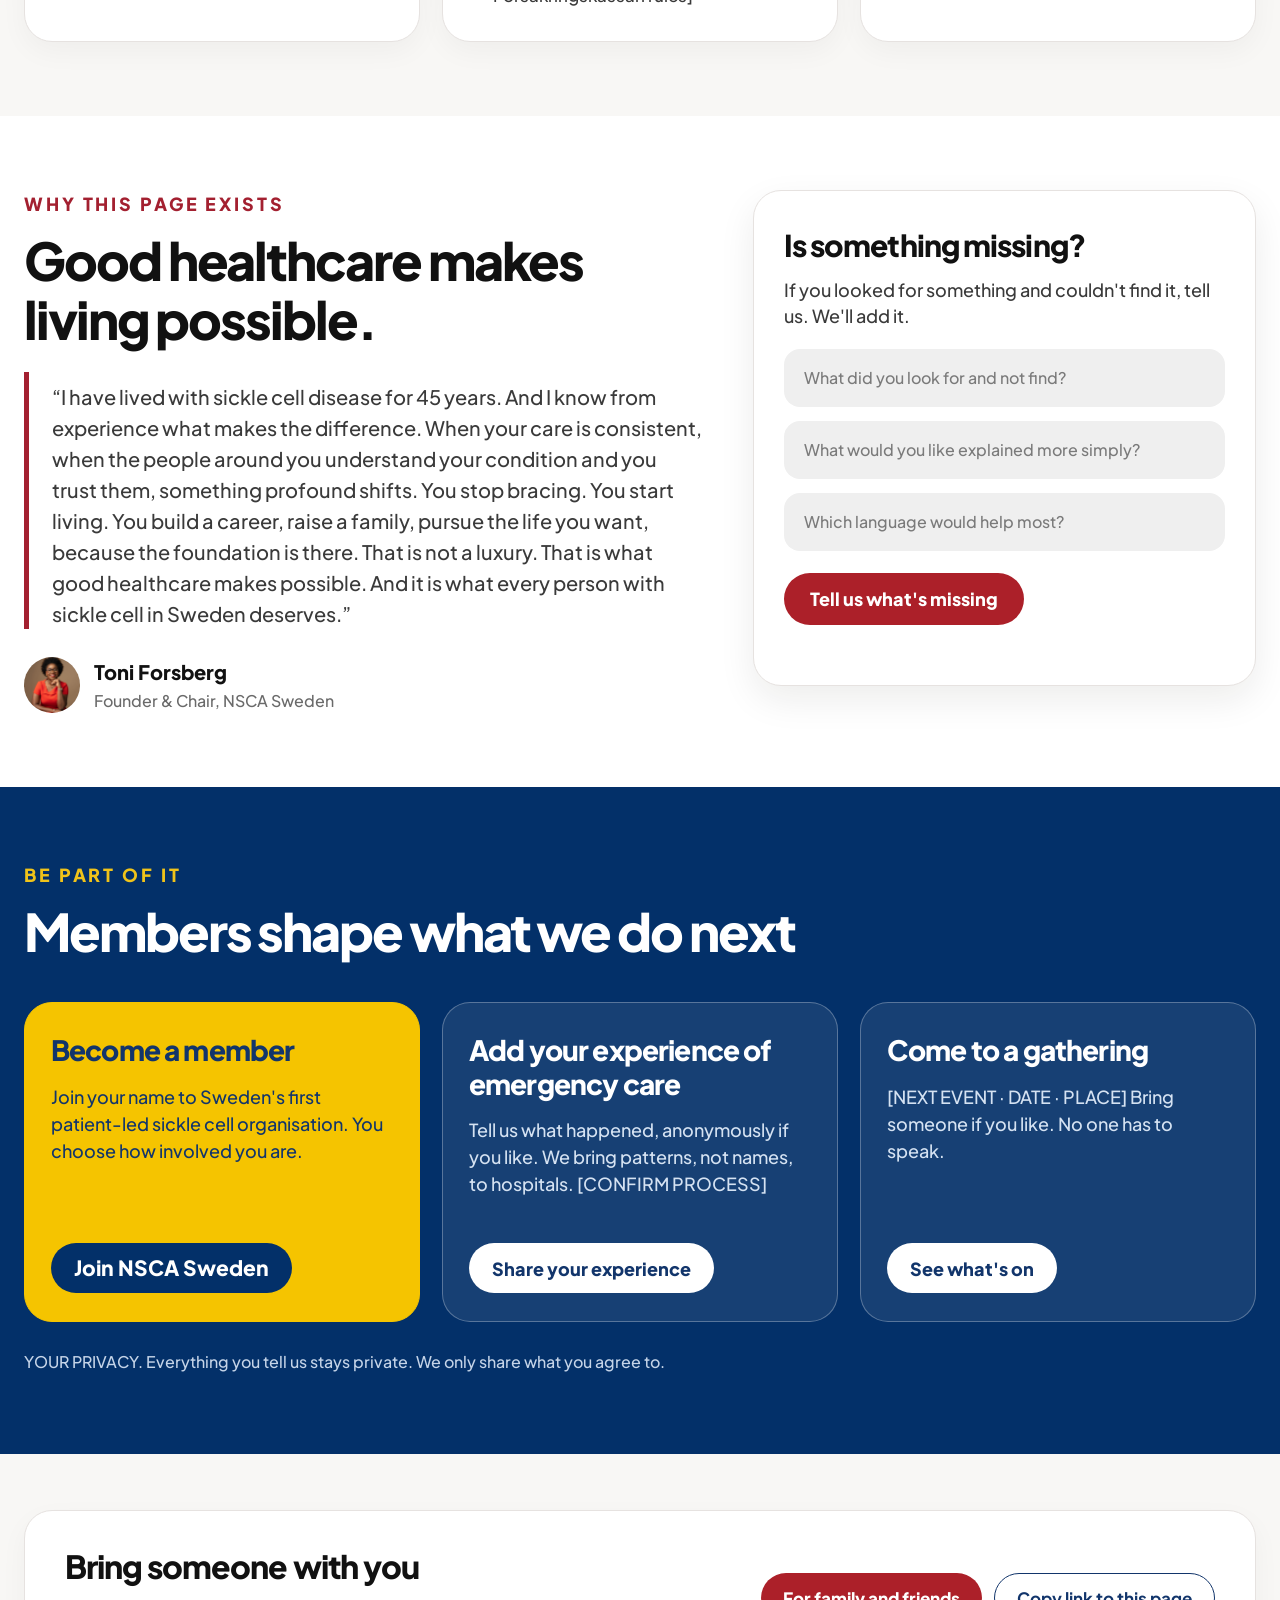
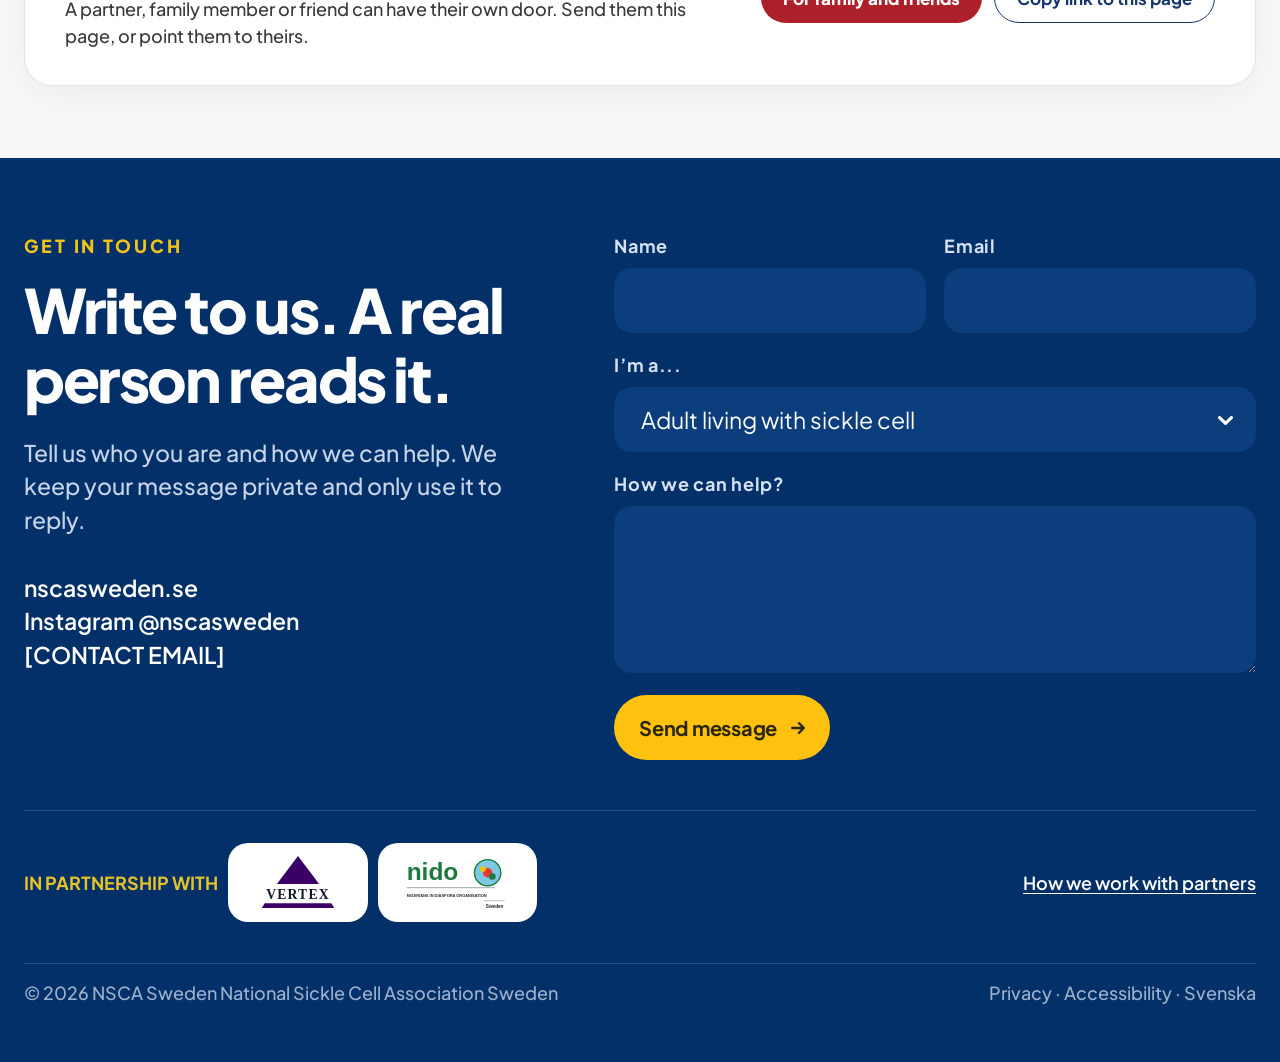
==== commit d8026cf4: "Update adults.html" ====
--- a/adults.html
+++ b/adults.html
@@ -36,16 +36,17 @@
               <li><a href="family.html">Family &amp; friends</a></li>
             </ul>
           </div>
-          <a href="our-story.html">Our story & Get involved</a>
+          <a href="our-story.html">Our story </a>
+           <a href="get-involved.html">Get involved </a> 
           <a href="news-events.html">News &amp; events</a>
         </div>
 
         <div class="nav-actions">
-          <div class="lang-switch" aria-label="Language">
+          <!-- <div class="lang-switch" aria-label="Language">
             <span class="active">EN</span>
             <span class="sep">|</span>
             <a class="inactive" href="#">SV</a>
-          </div>
+          </div> -->
           <a class="btn-join" href="index.html#involve">Join us <img src="assets/arrow-white.svg" alt="" width="11"
               height="9" /></a>
           <button class="nav-toggle" id="navToggle" type="button" aria-label="Toggle menu" aria-expanded="false">
@@ -285,4 +286,4 @@
   <script src="js/main.js"></script>
 </body>
 
-</html>+</html>
--- a/css/style.css
+++ b/css/style.css
@@ -45,7 +45,19 @@
   -webkit-font-smoothing: antialiased;
 }
 
-h1, h2, h3, h4, h5, h6, p, a, button, input, select, textarea, label {
+h1,
+h2,
+h3,
+h4,
+h5,
+h6,
+p,
+a,
+button,
+input,
+select,
+textarea,
+label {
   font-family: var(--font);
 }
 
@@ -76,7 +88,7 @@
 .hero-inner {
   position: relative;
   min-height: 922px;
-  padding-top: 35px;
+  padding-top: 120px;
   padding-bottom: 60px;
 }
 
@@ -84,15 +96,19 @@
   display: flex;
   align-items: center;
   gap: 30px;
-  background: #fff;
+  background: rgba(255, 255, 255, 1);
   border-radius: 47px;
   padding: 4px 20px 4px 32px;
   box-shadow: 0 11px 32px rgba(0, 10, 40, 0.18);
-  width: 100%;
+  width: calc(100% - 48px);
   max-width: 1296px;
   margin: 0 auto;
-  position: relative;
-  z-index: 20;
+  position: fixed;
+  top: 20px;
+  left: 0;
+  right: 0;
+  z-index: 200;
+  border: 1px solid rgba(255, 255, 255, 0.55);
 }
 
 .nav-logo {
@@ -123,7 +139,8 @@
   overflow: visible;
 }
 
-.nav-links a {
+.nav-links a,
+.nav-link-btn {
   display: inline-flex;
   align-items: center;
   gap: 10px;
@@ -131,11 +148,95 @@
   font-size: 16px;
   color: #1c1e22;
   white-space: nowrap;
-}
-
-.nav-links a img {
+  font-family: var(--font);
+  background: none;
+  border: none;
+  padding: 0;
+  cursor: pointer;
+  line-height: inherit;
+}
+
+.nav-links a img,
+.nav-link-btn img {
   width: 11.5px;
   height: 10.75px;
+  transition: transform 0.2s ease;
+  flex-shrink: 0;
+}
+
+.nav-item {
+  position: relative;
+}
+
+.nav-item:hover .nav-dropdown-toggle img,
+.nav-item.is-open .nav-dropdown-toggle img,
+.nav-dropdown-toggle[aria-expanded="true"] img {
+  transform: rotate(180deg);
+}
+
+.nav-dropdown {
+  list-style: none;
+  margin: 0;
+  /* top padding = invisible hover bridge (no gap between trigger & menu) */
+  padding: 12px 0 10px;
+  position: absolute;
+  top: 100%;
+  left: 50%;
+  transform: translateX(-50%);
+  min-width: 260px;
+  background: transparent;
+  border-radius: 0;
+  box-shadow: none;
+  opacity: 0;
+  visibility: hidden;
+  pointer-events: none;
+  transition: opacity 0.15s ease, visibility 0.15s;
+  z-index: 40;
+}
+
+.nav-dropdown::before {
+  content: "";
+  position: absolute;
+  top: 12px;
+  left: 0;
+  right: 0;
+  bottom: 0;
+  background: #fff;
+  border-radius: 18px;
+  box-shadow: 0 14px 36px rgba(0, 10, 40, 0.16);
+  z-index: -1;
+}
+
+.nav-item.is-open .nav-dropdown,
+.nav-item:hover .nav-dropdown,
+.nav-item:focus-within .nav-dropdown {
+  opacity: 1;
+  visibility: visible;
+  pointer-events: auto;
+}
+
+.nav-dropdown li {
+  position: relative;
+  z-index: 1;
+}
+
+.nav-dropdown li a {
+  display: block;
+  width: 100%;
+  padding: 12px 20px;
+  font-size: 15px;
+  font-weight: 500;
+  color: #1c1e22;
+  white-space: normal;
+  line-height: 1.35;
+  border-radius: 0;
+  transition: background 0.15s ease, color 0.15s ease;
+}
+
+.nav-dropdown li a:hover,
+.nav-dropdown li a:focus-visible {
+  background: rgba(3, 48, 105, 0.06);
+  color: var(--navy);
 }
 
 .nav-actions {
@@ -315,14 +416,15 @@
   flex-shrink: 0;
 }
 
-.hero-media img {
+.hero-media img,
+.hero-media-video {
   position: absolute;
-  width: 125.87%;
-  height: 117.14%;
+  inset: 0;
+  width: 100%;
+  height: 100%;
   max-width: none;
-  left: -14.69%;
-  top: -17.68%;
   object-fit: cover;
+  display: block;
 }
 
 /* ========== SECTION COMMON ========== */
@@ -510,6 +612,7 @@
   min-height: 422px;
   display: flex;
   flex-direction: column;
+  scroll-margin-top: 24px;
 }
 
 .audience-card .icon {
@@ -584,20 +687,20 @@
 }
 
 .blood-banner h3 {
-    font-weight: 800;
-    font-size: 38px;
-    line-height: 44px;
-    letter-spacing: -1.2px;
-    color: var(--navy-deep);
-    margin: 0;
-    max-width: 660px;
+  font-weight: 800;
+  font-size: 38px;
+  line-height: 44px;
+  letter-spacing: -1.2px;
+  color: var(--navy-deep);
+  margin: 0;
+  max-width: 660px;
 }
 
 .blood-banner-actions {
-    display: flex;
-    flex-wrap: wrap;
-    gap: 14px;
-    justify-content: end;
+  display: flex;
+  flex-wrap: wrap;
+  gap: 14px;
+  justify-content: end;
 }
 
 .btn-navy {
@@ -1306,9 +1409,579 @@
 }
 
 .news-meta {
-    font-size: 16px !important;
-    margin-top: 0 !important;
-}
+  font-size: 16px !important;
+  margin-top: 0 !important;
+}
+
 .contact-copy {
-    max-width: 530px;
-}
+  max-width: 530px;
+}
+
+.featured-event-video {
+  width: 100%;
+  height: 100%;
+  object-fit: cover;
+  display: block;
+}
+
+
+/* ========== TEENAGERS ========== */
+/* ========== TEENAGERS / YOUNG ADULTS PAGE ========== */
+
+.visually-hidden {
+  position: absolute;
+  width: 1px;
+  height: 1px;
+  padding: 0;
+  margin: -1px;
+  overflow: hidden;
+  clip: rect(0, 0, 0, 0);
+  white-space: nowrap;
+  border: 0;
+}
+
+.hero--teen .hero-inner--teen {
+  min-height: auto;
+  padding-bottom: 72px;
+}
+
+.teen-hero {
+  display: flex;
+  align-items: center;
+  justify-content: space-between;
+  gap: 48px;
+  margin-top: 72px;
+}
+
+.teen-hero-copy {
+  flex: 1;
+  min-width: 0;
+  max-width: 640px;
+}
+
+.teen-hero-title {
+  max-width: 520px;
+}
+
+.voice-word {
+  position: relative;
+  display: inline-block;
+}
+
+.voice-underline {
+  position: absolute;
+  left: 0;
+  right: 0;
+  bottom: -6px;
+  width: 100%;
+  height: 7px;
+  pointer-events: none;
+}
+
+.teen-hero-lead {
+  margin-top: 8px;
+  max-width: 560px;
+}
+
+.teen-hero-media {
+  width: 520px;
+  max-width: 100%;
+  max-height: 550px;
+  min-height: 420px;
+  /* collapse avoid */
+  flex-shrink: 1;
+  /* ya 0 rakhna hai to mid breakpoint pe width:100% pehle lao */
+  border-radius: 32px;
+  display: grid;
+  overflow: hidden;
+}
+
+.teen-hero-media img {
+  width: 100%;
+  height: 100%;
+  object-fit: cover;
+}
+
+.teen-dev-note {
+  background: #FFF8D6;
+  color: #2a2600;
+  border-radius: 16px;
+  padding: 16px 18px;
+  border: 2px dashed #8B6804;
+}
+
+.teen-dev-note p {
+  margin: 0;
+  font-weight: 500;
+  font-size: 13px;
+  line-height: 1.45;
+}
+
+.teen-dev-note strong {
+  font-weight: 800;
+}
+
+.teen-ask {
+  background: var(--cream);
+  padding-top: 74px;
+  padding-bottom: 74px;
+}
+
+.teen-section-title {
+  font-weight: 800;
+  font-size: 52px;
+  line-height: 1.15;
+  letter-spacing: -2.08px;
+  color: var(--ink);
+  margin: 14px 0 0;
+  max-width: 900px;
+}
+
+.teen-ask-grid {
+  display: grid;
+  grid-template-columns: repeat(3, minmax(0, 1fr));
+  gap: 22px;
+  margin-top: 36px;
+}
+
+.teen-ask-card {
+  background: #fff;
+  border-radius: 28px;
+  box-shadow: 0 10px 28px rgba(30, 24, 18, 0.04);
+  padding: 30px 32px 32px;
+  border: 1px solid #E6E2E0;
+}
+
+.teen-ask-icon {
+  width: 32px;
+  height: 32px;
+}
+
+.teen-ask-card h3 {
+  font-weight: 800;
+  font-size: 26px;
+  letter-spacing: -0.78px;
+  color: var(--ink);
+  margin: 16px 0 0;
+  line-height: 1.2;
+}
+
+.teen-ask-card ul {
+  list-style: none;
+  margin: 18px 0 0;
+  padding: 0;
+  display: flex;
+  flex-direction: column;
+  gap: 14px;
+}
+
+.teen-ask-card li {
+  position: relative;
+  padding-left: 18px;
+  font-weight: 500;
+  font-size: 17px;
+  line-height: 1.5;
+  color: var(--muted-4);
+}
+
+.teen-ask-card li::before {
+  content: "";
+  position: absolute;
+  left: 0;
+  top: 0.55em;
+  width: 6px;
+  height: 6px;
+  border-radius: 50%;
+  background: var(--red);
+}
+
+.link-red-inline {
+  color: var(--red-link);
+  font-weight: 700;
+  text-decoration: underline;
+  text-underline-position: from-font;
+}
+
+.teen-story {
+  background: #fff;
+  padding: 74px 0;
+}
+
+.teen-story-grid {
+  display: grid;
+  grid-template-columns: 1.15fr 0.85fr;
+  gap: 48px;
+  align-items: start;
+}
+
+.teen-quote {
+  margin-top: 22px;
+}
+
+.teen-quote p {
+  font-size: 20px;
+  line-height: 1.55;
+  max-width: none;
+}
+
+.teen-byline {
+  display: flex;
+  align-items: center;
+  gap: 14px;
+  margin-top: 28px;
+}
+
+.teen-byline img {
+  width: 56px;
+  height: 56px;
+  border-radius: 50%;
+  object-fit: cover;
+}
+
+.teen-byline strong {
+  display: block;
+  font-weight: 800;
+  font-size: 20px;
+  color: var(--ink);
+}
+
+.teen-byline span {
+  display: block;
+  font-weight: 500;
+  font-size: 16px;
+  color: var(--muted-5);
+  margin-top: 2px;
+}
+
+.teen-missing-card {
+  background: #fff;
+  border-radius: 28px;
+  box-shadow: 0 14px 36px rgba(30, 24, 18, 0.08);
+  padding: 36px 30px 60px;
+  display: flex;
+  flex-direction: column;
+  gap: 14px;
+  border: 1px solid #E6E2E0;
+}
+
+.teen-missing-card h3 {
+  font-weight: 800;
+  font-size: 30px;
+  letter-spacing: -0.9px;
+  margin: 0;
+  color: var(--ink);
+}
+
+.teen-missing-card>p {
+  font-weight: 500;
+  font-size: 18px;
+  line-height: 1.45;
+  color: var(--muted-4);
+  margin: 0 0 6px;
+}
+
+.teen-missing-card input {
+  width: 100%;
+  height: 58px;
+  border: none;
+  border-radius: 16px;
+  background: #efefef;
+  padding: 0 20px;
+  font-family: var(--font);
+  font-size: 16px;
+  font-weight: 500;
+  color: var(--ink);
+  outline: none;
+}
+
+.teen-missing-card input::placeholder {
+  color: #7a7a7a;
+}
+
+.teen-missing-card .btn-pill-red {
+  margin-top: 8px;
+  align-self: flex-start;
+  height: 52px;
+  padding: 0 26px;
+  font-size: 18px;
+}
+
+.teen-next {
+  background: var(--navy);
+  padding: 74px 0 80px;
+}
+
+.teen-next-title {
+  font-weight: 800;
+  font-size: 52px;
+  line-height: 1.15;
+  letter-spacing: -2.08px;
+  color: #fff;
+  margin: 14px 0 0;
+}
+
+.teen-next-grid {
+  display: grid;
+  grid-template-columns: repeat(3, minmax(0, 1fr));
+  gap: 22px;
+  margin-top: 40px;
+}
+
+.teen-next-card {
+  background: #174074;
+  border: 1px solid rgba(255, 255, 255, 0.28);
+  border-radius: 28px;
+  padding: 30px 26px 28px;
+  min-height: 320px;
+  display: flex;
+  flex-direction: column;
+}
+
+.teen-next-card.is-yellow {
+  background: var(--yellow-banner);
+  border-color: var(--yellow-banner);
+}
+
+.teen-next-card h3 {
+  font-weight: 800;
+  font-size: 28px;
+  letter-spacing: -0.84px;
+  color: #fff;
+  margin: 0;
+  line-height: 1.2;
+}
+
+.teen-next-card.is-yellow h3 {
+  color: var(--navy-deep);
+}
+
+.teen-next-card p {
+  font-weight: 500;
+  font-size: 18px;
+  line-height: 1.5;
+  color: var(--blue-text);
+  margin: 16px 0 0;
+}
+
+.teen-next-card.is-yellow p {
+  color: var(--navy-deep);
+}
+
+.teen-next-card .cta {
+  margin-top: auto;
+  padding-top: 28px;
+}
+
+.btn-pill-light {
+  display: inline-flex;
+  align-items: center;
+  justify-content: center;
+  height: 50px;
+  padding: 0 23px;
+  border-radius: 999px;
+  font-weight: 800;
+  font-size: 18px;
+  color: var(--navy-deep);
+  background: #fff;
+  border: none;
+}
+
+.teen-bring {
+  background: var(--cream);
+  padding: 56px 0 72px;
+}
+
+.teen-bring-card {
+  background: #fff;
+  border-radius: 28px;
+  box-shadow: 0 10px 28px rgba(30, 24, 18, 0.04);
+  padding: 36px 40px;
+  display: flex;
+  align-items: center;
+  justify-content: space-between;
+  gap: 28px;
+  border: 1px solid #E6E2E0;
+}
+
+/* .teen-bring-copy {
+  max-width: 620px;
+} */
+
+.teen-bring-copy h2 {
+  font-weight: 800;
+  font-size: 32px;
+  letter-spacing: -0.96px;
+  color: var(--ink);
+  margin: 0;
+}
+
+.teen-bring-copy p {
+  font-weight: 500;
+  font-size: 18px;
+  line-height: 1.5;
+  color: var(--muted-4);
+  margin: 10px 0 0;
+}
+
+.teen-bring-actions {
+  display: flex;
+  flex-wrap: wrap;
+  gap: 12px;
+  flex-shrink: 0;
+}
+
+.teen-bring-actions .btn-pill-red,
+.teen-bring-actions .btn-outline-navy {
+  height: 50px;
+  font-size: 17px;
+  padding: 0 22px;
+  cursor: pointer;
+}
+
+.teen-bring-actions .btn-outline-navy.is-copied {
+  background: var(--navy-deep);
+  color: #fff;
+}
+
+/* ========== ADULTS PAGE (shared layout + extras) ========== */
+.adult-privacy-note {
+  margin: 28px 0 0;
+  font-weight: 500;
+  font-size: 16px;
+  line-height: 1.5;
+  color: var(--blue-muted);
+  max-width: 920px;
+}
+
+/* ========== PARENTS & CARERS ========== */
+.step-badge {
+  display: inline-flex;
+  align-items: center;
+  justify-content: center;
+  width: 42px;
+  height: 42px;
+  border-radius: 50%;
+  background: var(--yellow-banner);
+  color: var(--navy-deep);
+  font-weight: 800;
+  font-size: 16px;
+  letter-spacing: -0.3px;
+}
+
+.teen-ask-card .step-badge+h3 {
+  margin-top: 16px;
+}
+
+.parents-carers-bar {
+  padding-bottom: 24px;
+}
+
+.page-parents .teen-bring#share {
+  padding-top: 0;
+}
+
+/* ========== FAMILY & FRIENDS ========== */
+.family-card-copy {
+  font-weight: 500;
+  font-size: 17px;
+  line-height: 1.5;
+  color: var(--muted-4);
+  margin: 16px 0 0;
+}
+
+.family-say {
+  background: var(--cream);
+  padding: 20px 0 74px;
+}
+
+.family-say-grid {
+  display: grid;
+  grid-template-columns: 1fr 1fr;
+  gap: 22px;
+  margin-top: 36px;
+}
+
+.family-say-card {
+  background: #fff;
+  border-radius: 28px;
+  box-shadow: 0 10px 28px rgba(30, 24, 18, 0.04);
+  padding: 30px 26px 28px;
+  border: 1px solid #E6E2E0;
+}
+
+.family-say-head {
+  display: flex;
+  align-items: center;
+  gap: 12px;
+  margin-bottom: 18px;
+}
+
+.family-say-head h3 {
+  font-weight: 800;
+  font-size: 26px;
+  letter-spacing: -0.78px;
+  color: var(--ink);
+  margin: 0;
+}
+
+.family-say-icon {
+  display: inline-flex;
+  align-items: center;
+  justify-content: center;
+  flex-shrink: 0;
+}
+
+.family-say-list {
+  list-style: none;
+  margin: 0;
+  padding: 0;
+  display: flex;
+  flex-direction: column;
+  gap: 12px;
+}
+
+.family-say-list li {
+  background: #efefef;
+  border-radius: 999px;
+  padding: 14px 22px;
+  font-weight: 500;
+  font-size: 17px;
+  line-height: 1.4;
+  color: var(--ink);
+}
+
+.family-say-note {
+  margin: 22px 0 0;
+  font-weight: 600;
+  font-size: 15px;
+  letter-spacing: 0.2px;
+  color: var(--muted-5);
+}
+
+.family-bottom-bars {
+  display: block;
+}
+
+.family-bottom-bars .container-nsca {
+  display: flex;
+  flex-direction: column;
+  gap: 18px;
+}
+
+.family-bottom-bars .teen-bring-card+.teen-bring-card {
+  margin-top: 0;
+}
+
+/* ========== OUR STORY PAGE ========== */
+.page-nav-wrap {
+  background: #fff;
+  padding: 120px 0 0;
+}
+
+.page-our-story .story {
+  padding-top: 56px;
+}
+
+.page-news .news {
+  padding-top: 56px;
+}
--- a/css/responsive.css
+++ b/css/responsive.css
@@ -1,519 +1,800 @@
-
-/* ========== RESPONSIVE ========== */
-@media (max-width: 1360px) {
-  .nav-primary {
-    gap: 18px;
-  }
-
-  .nav-links {
-    gap: 18px;
-  }
-  
-}
-
-@media (max-width: 1200px) {
-  .hero-content {
-    flex-direction: column;
-    align-items: flex-start;
-  }
-
-  .hero-copy {
-    max-width: 100%;
-  }
-
-  .hero-media {
-    width: 100%;
-    height: 420px;
-  }
-
-  .audience-grid,
-  .involve-grid,
-  .resources-grid {
-    grid-template-columns: repeat(2, minmax(0, 1fr));
-  }
-
-  .board-card h3 {
-    font-size: 21px;
-}
-  .board-card p {
-    font-size: 16px;
-}
-
-  .story-main,
-  .news-layout,
-  .contact-grid {
-    display: grid;
-    grid-template-columns: 1fr;
-    gap: 32px;
-  }
-
-   .story-photo img {
-      aspect-ratio: 454/574;
-  }
-  .pillar-card {
-      padding: 32px 20px 30px;
-  }
-  .story-copy h2, .board h2 {
-      font-size: 42px;
-      line-height: 52px;
-  }
-  .story-main{
-      grid-template-columns: 1fr 1.5fr;
-  }
-  .story-photo {
-      width: 100%;
-      max-width: 454px;
-  }
-  .lang-switch .inactive, .lang-switch .active, .nav-links a {
-      font-size: 14px;
-  }
-  .lang-switch .sep {
-      font-size: 12px;
-  }
-  .hero-title {
-      max-width: 100%;
-  }
-  .pillars h2, .involve h2, .news h2, .contact-copy h2 {
-      font-size: 52px;
-      line-height: 58.32px;
-  }
-  .pillar-card h3 {
-      font-size: 25px;
-  }
-  .pillar-card p {
-      font-size: 20px;
-      line-height: 27.8px;
-  }
-  .pillar-card .icon {
-      width: 54px;
-      height: 54px;
-  }
-  .contact-copy {
-      max-width: 100%;
-  }
-  .contact-copy .intro {
-      max-width: 640px;
-  }
-
-}
-
-@media only screen and (max-width: 1024px) {
-  .nav-links, .nav-actions .lang-switch, .btn-join {
-    display: none;
-  }
-  .nav-toggle {
-    display: inline-flex;
-    margin-left: auto;
-  }
-  .nav-primary {
-      justify-content: space-between;
-  }
-  .nav-primary.is-open .nav-links {
-    display: flex;
-    flex-direction: column;
-    align-items: flex-start;
-    position: absolute;
-    top: calc(100% + 12px);
-    left: 0;
-    right: 0;
-    background: #fff;
-    border-radius: 24px;
-    padding: 20px 24px;
-    box-shadow: 0 12px 28px rgba(0, 10, 40, 0.16);
-    z-index: 30;
-  }
-}
-
-@media (max-width: 991px) { 
-
-  .nav-primary {
-    padding-right: 16px;
-  }
-
-  .nav-logo {
-    width: 170px;
-    height: 66px;
-  }
-
-  .nav-actions {
-    margin-left: auto;
-    gap: 10px;
-  }
-
-  .nav-actions .lang-switch,
-  .btn-join {
-    display: none;
-  }
-
-  .hero-title {
-    font-size: clamp(2.6rem, 5vw, 3.2rem);
-    line-height: 1.15;
-  }
-
-  .section-title,
-  .audience-title,
-  .board h2,
-  .involve h2,
-  .news h2,
-  .resources h2,
-  .pillars h2,
-  .contact-copy h2,
-  .story-copy h2 {
-    font-size: clamp(2.6rem, 4vw, 2.8rem);
-    line-height: 1.15;
-    letter-spacing: -1.2px;
-  }
-
-  .disease-grid {
-    grid-template-columns: 1fr;
-  }
-
-  .news-featured-media {
-    height: 360px;
-  }
-
-  .contact-form {
-    grid-template-columns: 1fr 1fr;
-  }
-  .hero-lead {
-      font-size: 20px;
-      line-height: 32px;
-  }
-  .story-main, .pillars-grid {
-      grid-template-columns: 1fr;
-  }
-  .story-copy h2, .story-quote p  {
-      max-width: 100%;
-  }
-  .board-grid {
-      grid-template-columns: repeat(2, 1fr);
-  }
-  .pillar-card {
-      min-height: auto;
-  }
-  .news-featured-body p, .news-side-card p {
-      font-size: 20px;
-      line-height: 28px;
-  }
-  .news-side-card .thumb {
-      width: 140px;
-      height: auto;
-  }
-  .voices-grid {
-      grid-template-columns: 1fr;
-  }
-  .voice-card p {
-    flex: inherit;
-  }
-  .voice-card {
-      min-height: auto;
-  }
-
-}
-
-@media (max-width: 767px) {
-  .container-nsca {
-    padding-left: 16px;
-    padding-right: 16px;
-  }
-
-  .nav-primary {
-    border-radius: 28px;
-    padding: 8px 14px 8px 18px;
-    gap: 12px;
-  }
-
-  .nav-logo {
-    width: 142px;
-    height: 54px;
-  }
-
-  .nav-actions .lang-switch {
-    display: none;
-  }
-
-  .btn-join {
-    display: none;
-  }
-
-  .hero-inner {
-    min-height: auto;
-    padding-top: 22px;
-    padding-bottom: 40px;
-  }
-
-  .hero-content {
-    margin-top: 40px;
-    gap: 24px;
-  }
-
-  .hero-eyebrow {
-    font-size: 14px;
-    letter-spacing: 1.9px;
-  }
-
-  .hero-title {
-    font-size: clamp(2.2rem, 9vw, 3rem);
-  }
-
-  .hero-lead {
-    font-size: 18px;
-    line-height: 1.6;
-  }
-
-  .hero-media {
-    height: 320px;
-    border-radius: 24px;
-  }
-
-  .audience-grid,
-  .board-grid,
-  .involve-grid,
-  .resources-grid {
-    grid-template-columns: 1fr;
-  }
-
-  .blood-banner {
-    padding: 36px 24px;
-  }
-
-  .blood-banner-top {
-    align-items: flex-start;
-  }
-
-  .blood-banner h3 {
-    font-size: 30px;
-    line-height: 1.2;
-  }
-
-  .blood-banner-copy,
-  .story-quote p,
-  .voice-card p,
-  .contact-copy .intro,
-  .contact-copy .details {
-    font-size: 17px;
-    line-height: 1.6;
-  }
-
-  .story-main {
-    gap: 24px;
-  }
-
-  .story-photo {
-    height: 360px;
-  }
-
-  .story-byline {
-    gap: 8px;
-  }
-
-  .news-side-card {
-    flex-direction: column;
-  }
-
-  .news-side-card .thumb {
-    width: 100%;
-    height: 200px;
-  }
-
-  .contact-form {
-    grid-template-columns: 1fr;
-  }
-
-  .contact-grid {
-    gap: 28px;
-  }
-
-  .hero-title br,
-  .hero-lead br,
-  .blood-banner h3 br,
-  .story-copy h2 br,
-  .involve h2 br,
-  .contact-copy h2 br {
-    display: none;
-  }
-
-  .footer-partners,
-  .footer-bottom {
-    flex-direction: column;
-    align-items: flex-start;
-  }
-  .partners-label {
-      width: 100%;
-  }
-  .partner-badge {
-    width: auto;
-    justify-content: center;
-  }
-  .story-byline span {
-      font-size: 18px;
-  }
-  .disease-links {
-      gap: 8px;
-      justify-content: center;
-  }
-  .audience-lead {
-      font-size: 20px;
-  }
-  .audience-card {
-      min-height: auto;
-  }
-  .hero-ctas {
-      gap: 10px;
-  }
-  .btn-yellow,
-  .btn-outline-light,
-  .btn-navy,
-  .btn-outline-navy,
-  .btn-pill-navy,
-  .btn-pill-red,
-  .btn-rsvp {
-    height: 50px;
-    font-size: 18px;
-    line-height: normal;
-  }
-  .section-title, .audience-title, .board h2, .involve h2, .news h2, .resources h2, .pillars h2, .contact-copy h2, .story-copy h2 {
-      font-size: clamp(2.2rem, 4vw, 2.8rem);
-  }
-  
-}
-
-@media (max-width: 560px) {
-  .hero-note {
-    font-size: 15px;
-    line-height: 1.5;
-  }
-
-  .audience-card,
-  .disease-card,
-  .resource-card,
-  .involve-card,
-  .news-side-card,
-  .news-featured,
-  /* .board-card, */
-  .voice-card {
-    border-radius: 22px;
-    padding: 32px 20px;
-  }
-
-  .audience-card {
-    min-height: auto;
-  }
-
-  .section-pad,
-  .audience,
-  .story,
-  .board,
-  .pillars,
-  .involve,
-  .news,
-  .resources,
-  .contact {
-    padding-top: 52px;
-    padding-bottom: 52px;
-  }
-
-  .disease-links {
-    gap: 5px;
-  }
-
-  .form-field input,
-  .form-field select,
-  .form-field textarea {
-    font-size: 18px;
-    padding-left: 18px;
-    padding-right: 18px;
-  }
-  .section-lead {
-    font-size: 18px;
-    line-height: 29.9px;
-}
-.disease-card p {
-    font-size: 16px;
-    line-height: 26.1px;
-}
-.audience-lead {
-    font-size: 22px;
-    line-height: 30px;
-}
-.story-quote {
-    padding: 9px 0 0 15px;
-}
-.audience-card .start {
-    padding-top: 20px;
-    font-size: 18px;
-}
-  .btn-yellow,
-  .btn-outline-light,
-  .btn-navy,
-  .btn-outline-navy,
-  .btn-pill-navy,
-  .btn-pill-red,
-  .btn-rsvp {
-    width: 100%;
-    justify-content: center;
-  }
-  .hero-ctas {
-      flex-direction: column;
-      align-items: stretch;
-    }
-    .involve-card, .resource-card {
-      min-height: auto;
-  }
-  .news-featured-body h3, .news-side-card h3 {
-      font-size: 26px;
-  }
-  
-}
-
-@media (max-width: 420px) {
-  .nav-primary {
-    padding-left: 12px;
-    padding-right: 12px;
-  }
-
-  .nav-logo {
-    width: 120px;
-    height: 50px;
-  }
-
-  .hero-ctas,
-  .blood-banner-actions {
-    gap: 12px;
-  }
-
-  .btn-pill-navy,
-  .btn-pill-red,
-  .btn-rsvp,
-  .btn-yellow,
-  .btn-outline-light {
-    height: 52px;
-    font-size: 18px;
-  }
-
-  .story-copy h2,
-  .contact-copy h2 {
-    font-size: 2rem;
-  }
-
-  .audience-title {
-    font-size: 2.2rem;
-  }
-
-  .news-featured-body h3,
-  .news-side-card h3,
-  .resource-card h3,
-  .involve-card h3,
-  .disease-card h3,
-  .audience-card h3 {
-    font-size: 24px;
-  }
-
-  .hero-media {
-    height: 260px;
-  }
-
-  .news-featured-media {
-    height: 240px;
-  }
-}
+/* ========== RESPONSIVE ========== */
+@media (max-width: 1360px) {
+  .nav-primary {
+    gap: 18px;
+  }
+
+  .nav-links {
+    gap: 18px;
+  }
+
+}
+
+@media (max-width: 1200px) {
+  .teen-hero {
+    flex-direction: column;
+    align-items: flex-start;
+  }
+
+  .teen-hero-media {
+    width: 100%;
+    min-height: 360px;
+  }
+
+  .teen-ask-grid,
+  .teen-next-grid,
+  .family-say-grid {
+    grid-template-columns: 1fr;
+  }
+
+  .teen-story-grid {
+    grid-template-columns: 1fr;
+    gap: 32px;
+  }
+
+  .teen-section-title,
+  .teen-next-title {
+    font-size: clamp(2.4rem, 4vw, 2.8rem);
+    letter-spacing: -1.2px;
+  }
+
+  .hero-content {
+    flex-direction: column;
+    align-items: flex-start;
+  }
+
+  .hero-copy {
+    max-width: 100%;
+  }
+
+  .hero-media {
+    width: 100%;
+    height: 420px;
+  }
+
+  .audience-grid,
+  .involve-grid,
+  .resources-grid {
+    grid-template-columns: repeat(2, minmax(0, 1fr));
+  }
+
+  .board-card h3 {
+    font-size: 21px;
+  }
+
+  .board-card p {
+    font-size: 16px;
+  }
+
+  .story-main,
+  .news-layout,
+  .contact-grid {
+    display: grid;
+    grid-template-columns: 1fr;
+    gap: 32px;
+  }
+
+  .story-photo img {
+    aspect-ratio: 454/574;
+  }
+
+  .pillar-card {
+    padding: 32px 20px 30px;
+  }
+
+  .story-copy h2,
+  .board h2 {
+    font-size: 42px;
+    line-height: 52px;
+  }
+
+  .story-main {
+    grid-template-columns: 1fr 1.5fr;
+  }
+
+  .story-photo {
+    width: 100%;
+    max-width: 454px;
+  }
+
+  .lang-switch .inactive,
+  .lang-switch .active,
+  .nav-links a,
+  .nav-link-btn {
+    font-size: 14px;
+  }
+
+  .lang-switch .sep {
+    font-size: 12px;
+  }
+
+  .hero-title {
+    max-width: 100%;
+  }
+
+  .pillars h2,
+  .involve h2,
+  .news h2,
+  .contact-copy h2 {
+    font-size: 52px;
+    line-height: 58.32px;
+  }
+
+  .pillar-card h3 {
+    font-size: 25px;
+  }
+
+  .pillar-card p {
+    font-size: 20px;
+    line-height: 27.8px;
+  }
+
+  .pillar-card .icon {
+    width: 54px;
+    height: 54px;
+  }
+
+  .contact-copy {
+    max-width: 100%;
+  }
+
+  .contact-copy .intro {
+    max-width: 640px;
+  }
+
+}
+
+@media only screen and (max-width: 1024px) {
+
+  .nav-links,
+  .nav-actions .lang-switch,
+  .btn-join {
+    display: none;
+  }
+
+  .nav-toggle {
+    display: inline-flex;
+    margin-left: auto;
+  }
+
+  .nav-primary {
+    justify-content: space-between;
+  }
+
+  .nav-primary.is-open .nav-links {
+    display: flex;
+    flex-direction: column;
+    align-items: stretch;
+    gap: 4px;
+    position: absolute;
+    top: calc(100% + 12px);
+    left: 0;
+    right: 0;
+    background: #fff;
+    border-radius: 24px;
+    padding: 12px 16px;
+    box-shadow: 0 12px 28px rgba(0, 10, 40, 0.16);
+    z-index: 30;
+  }
+
+  .nav-primary.is-open .nav-links>a,
+  .nav-primary.is-open .nav-link-btn {
+    width: 100%;
+    justify-content: space-between;
+    padding: 14px 10px;
+    font-size: 16px;
+    white-space: normal;
+    text-align: left;
+  }
+
+  /* Mobile: accordion dropdown inside hamburger panel */
+  .nav-item {
+    width: 100%;
+  }
+
+  .nav-item:hover .nav-dropdown,
+  .nav-item:focus-within .nav-dropdown {
+    opacity: 0;
+    visibility: hidden;
+    pointer-events: none;
+    transform: none;
+  }
+
+  .nav-dropdown {
+    position: static;
+    left: auto;
+    top: auto;
+    transform: none;
+    min-width: 0;
+    width: 100%;
+    box-shadow: none;
+    border-radius: 14px;
+    background: rgba(3, 48, 105, 0.04);
+    padding: 0;
+    max-height: 0;
+    overflow: hidden;
+    opacity: 1;
+    visibility: visible;
+    pointer-events: none;
+    transition: max-height 0.25s ease, padding 0.25s ease;
+  }
+
+  .nav-dropdown::before {
+    display: none;
+  }
+
+  .nav-item.is-open .nav-dropdown {
+    max-height: 280px;
+    padding: 6px 0 10px;
+    pointer-events: auto;
+    opacity: 1;
+    visibility: visible;
+    transform: none;
+  }
+
+  .nav-dropdown li a {
+    padding: 11px 18px 11px 22px;
+    font-size: 15px;
+    color: #2a2e34;
+  }
+
+  .nav-dropdown li a:hover,
+  .nav-dropdown li a:focus-visible {
+    background: rgba(3, 48, 105, 0.08);
+  }
+}
+
+@media (max-width: 991px) {
+
+  .nav-primary {
+    padding-right: 16px;
+  }
+
+  .nav-logo {
+    width: 170px;
+    height: 66px;
+  }
+
+  .nav-actions {
+    margin-left: auto;
+    gap: 10px;
+  }
+
+  .nav-actions .lang-switch,
+  .btn-join {
+    display: none;
+  }
+
+  .hero-title {
+    font-size: clamp(2.6rem, 5vw, 3.2rem);
+    line-height: 1.15;
+  }
+
+  .section-title,
+  .audience-title,
+  .board h2,
+  .involve h2,
+  .news h2,
+  .resources h2,
+  .pillars h2,
+  .contact-copy h2,
+  .story-copy h2 {
+    font-size: clamp(2.6rem, 4vw, 2.8rem);
+    line-height: 1.15;
+    letter-spacing: -1.2px;
+  }
+
+  .disease-grid {
+    grid-template-columns: 1fr;
+  }
+
+  .news-featured-media {
+    height: 360px;
+  }
+
+  .contact-form {
+    grid-template-columns: 1fr 1fr;
+  }
+
+  .hero-lead {
+    font-size: 20px;
+    line-height: 32px;
+  }
+
+  .story-main,
+  .pillars-grid {
+    grid-template-columns: 1fr;
+  }
+
+  .story-copy h2,
+  .story-quote p {
+    max-width: 100%;
+  }
+
+  .board-grid {
+    grid-template-columns: repeat(2, 1fr);
+  }
+
+  .pillar-card {
+    min-height: auto;
+  }
+
+  .news-featured-body p,
+  .news-side-card p {
+    font-size: 20px;
+    line-height: 28px;
+  }
+
+  .news-side-card .thumb {
+    width: 140px;
+    height: auto;
+  }
+
+  .voices-grid {
+    grid-template-columns: 1fr;
+  }
+
+  .voice-card p {
+    flex: inherit;
+  }
+
+  .voice-card {
+    min-height: auto;
+  }
+
+}
+
+@media (max-width: 767px) {
+  .hero--teen .hero-inner--teen {
+    padding-bottom: 40px;
+  }
+
+  .teen-hero {
+    margin-top: 40px;
+    gap: 24px;
+  }
+
+  .teen-hero-media {
+    min-height: 280px;
+    border-radius: 24px;
+  }
+
+  .teen-dev-note p {
+    font-size: 12px;
+  }
+
+  .teen-ask,
+  .teen-story,
+  .teen-next {
+    padding-top: 52px;
+    padding-bottom: 52px;
+  }
+
+  .teen-ask-card,
+  .teen-missing-card,
+  .teen-next-card,
+  .teen-bring-card {
+    border-radius: 22px;
+    padding: 28px 20px;
+  }
+
+  .teen-ask-card h3,
+  .teen-next-card h3,
+  .teen-missing-card h3 {
+    font-size: 24px;
+  }
+
+  .teen-ask-card li,
+  .teen-quote p,
+  .teen-missing-card>p,
+  .teen-next-card p,
+  .teen-bring-copy p {
+    font-size: 16px;
+  }
+
+  .teen-bring-card {
+    flex-direction: column;
+    align-items: flex-start;
+  }
+
+  .teen-bring-actions {
+    width: 100%;
+  }
+
+  .teen-bring-actions .btn-pill-red,
+  .teen-bring-actions .btn-outline-navy,
+  .teen-missing-card .btn-pill-red,
+  .teen-next-card .btn-pill-navy,
+  .teen-next-card .btn-pill-light {
+    width: 100%;
+    justify-content: center;
+  }
+
+  .teen-bring-copy h2 {
+    font-size: 26px;
+  }
+
+  .teen-next-card {
+    min-height: auto;
+  }
+
+  .adult-privacy-note {
+    font-size: 15px;
+    margin-top: 22px;
+  }
+
+  .parents-carers-bar {
+    padding-bottom: 16px;
+  }
+
+  .page-parents .teen-bring#share {
+    padding-bottom: 52px;
+  }
+
+  .family-say {
+    padding-bottom: 52px;
+  }
+
+  .family-say-card {
+    border-radius: 22px;
+    padding: 28px 20px;
+  }
+
+  .family-say-head h3 {
+    font-size: 24px;
+  }
+
+  .family-say-list li,
+  .family-card-copy {
+    font-size: 16px;
+  }
+
+  .family-say-list li {
+    border-radius: 18px;
+    padding: 14px 18px;
+  }
+
+  .page-nav-wrap {
+    padding-top: 96px;
+  }
+
+  .page-our-story .story,
+  .page-news .news {
+    padding-top: 36px;
+  }
+
+  .container-nsca {
+    padding-left: 16px;
+    padding-right: 16px;
+  }
+
+  .nav-primary {
+    top: 12px;
+    width: calc(100% - 32px);
+    border-radius: 28px;
+    padding: 8px 14px 8px 18px;
+    gap: 12px;
+  }
+
+  .nav-logo {
+    width: 142px;
+    height: 54px;
+  }
+
+  .nav-actions .lang-switch {
+    display: none;
+  }
+
+  .btn-join {
+    display: none;
+  }
+
+  .hero-inner {
+    min-height: auto;
+    padding-top: 96px;
+    padding-bottom: 40px;
+  }
+
+  .hero-content {
+    margin-top: 40px;
+    gap: 24px;
+  }
+
+  .hero-eyebrow {
+    font-size: 14px;
+    letter-spacing: 1.9px;
+  }
+
+  .hero-title {
+    font-size: clamp(2.2rem, 9vw, 3rem);
+  }
+
+  .hero-lead {
+    font-size: 18px;
+    line-height: 1.6;
+  }
+
+  .hero-media {
+    height: 320px;
+    border-radius: 24px;
+  }
+
+  .audience-grid,
+  .board-grid,
+  .involve-grid,
+  .resources-grid {
+    grid-template-columns: 1fr;
+  }
+
+  .blood-banner {
+    padding: 36px 24px;
+  }
+
+  .blood-banner-top {
+    align-items: flex-start;
+  }
+
+  .blood-banner h3 {
+    font-size: 30px;
+    line-height: 1.2;
+  }
+
+  .blood-banner-copy,
+  .story-quote p,
+  .voice-card p,
+  .contact-copy .intro,
+  .contact-copy .details {
+    font-size: 17px;
+    line-height: 1.6;
+  }
+
+  .story-main {
+    gap: 24px;
+  }
+
+  .story-photo {
+    height: 360px;
+  }
+
+  .story-byline {
+    gap: 8px;
+  }
+
+  .news-side-card {
+    flex-direction: column;
+  }
+
+  .news-side-card .thumb {
+    width: 100%;
+    height: 200px;
+  }
+
+  .contact-form {
+    grid-template-columns: 1fr;
+  }
+
+  .contact-grid {
+    gap: 28px;
+  }
+
+  .hero-title br,
+  .hero-lead br,
+  .blood-banner h3 br,
+  .story-copy h2 br,
+  .involve h2 br,
+  .contact-copy h2 br {
+    display: none;
+  }
+
+  .footer-partners,
+  .footer-bottom {
+    flex-direction: column;
+    align-items: flex-start;
+  }
+
+  .partners-label {
+    width: 100%;
+  }
+
+  .partner-badge {
+    width: auto;
+    justify-content: center;
+  }
+
+  .story-byline span {
+    font-size: 18px;
+  }
+
+  .disease-links {
+    gap: 8px;
+    justify-content: center;
+  }
+
+  .audience-lead {
+    font-size: 20px;
+  }
+
+  .audience-card {
+    min-height: auto;
+  }
+
+  .hero-ctas {
+    gap: 10px;
+  }
+
+  .btn-yellow,
+  .btn-outline-light,
+  .btn-navy,
+  .btn-outline-navy,
+  .btn-pill-navy,
+  .btn-pill-red,
+  .btn-rsvp {
+    height: 50px;
+    font-size: 18px;
+    line-height: normal;
+  }
+
+  .section-title,
+  .audience-title,
+  .board h2,
+  .involve h2,
+  .news h2,
+  .resources h2,
+  .pillars h2,
+  .contact-copy h2,
+  .story-copy h2 {
+    font-size: clamp(2.2rem, 4vw, 2.8rem);
+  }
+
+}
+
+@media (max-width: 560px) {
+  .hero-note {
+    font-size: 15px;
+    line-height: 1.5;
+  }
+
+  .audience-card,
+  .disease-card,
+  .resource-card,
+  .involve-card,
+  .news-side-card,
+  .news-featured,
+  /* .board-card, */
+  .voice-card {
+    border-radius: 22px;
+    padding: 32px 20px;
+  }
+
+  .audience-card {
+    min-height: auto;
+  }
+
+  .section-pad,
+  .audience,
+  .story,
+  .board,
+  .pillars,
+  .involve,
+  .news,
+  .resources,
+  .contact {
+    padding-top: 52px;
+    padding-bottom: 52px;
+  }
+
+  .disease-links {
+    gap: 5px;
+  }
+
+  .form-field input,
+  .form-field select,
+  .form-field textarea {
+    font-size: 18px;
+    padding-left: 18px;
+    padding-right: 18px;
+  }
+
+  .section-lead {
+    font-size: 18px;
+    line-height: 29.9px;
+  }
+
+  .disease-card p {
+    font-size: 16px;
+    line-height: 26.1px;
+  }
+
+  .audience-lead {
+    font-size: 22px;
+    line-height: 30px;
+  }
+
+  .story-quote {
+    padding: 9px 0 0 15px;
+  }
+
+  .audience-card .start {
+    padding-top: 20px;
+    font-size: 18px;
+  }
+
+  .btn-yellow,
+  .btn-outline-light,
+  .btn-navy,
+  .btn-outline-navy,
+  .btn-pill-navy,
+  .btn-pill-red,
+  .btn-rsvp {
+    width: 100%;
+    justify-content: center;
+  }
+
+  .hero-ctas {
+    flex-direction: column;
+    align-items: stretch;
+  }
+
+  .involve-card,
+  .resource-card {
+    min-height: auto;
+  }
+
+  .news-featured-body h3,
+  .news-side-card h3 {
+    font-size: 26px;
+  }
+
+}
+
+@media (max-width: 420px) {
+  .nav-primary {
+    padding-left: 12px;
+    padding-right: 12px;
+  }
+
+  .nav-logo {
+    width: 120px;
+    height: 50px;
+  }
+
+  .hero-ctas,
+  .blood-banner-actions {
+    gap: 12px;
+  }
+
+  .btn-pill-navy,
+  .btn-pill-red,
+  .btn-rsvp,
+  .btn-yellow,
+  .btn-outline-light {
+    height: 52px;
+    font-size: 18px;
+  }
+
+  .story-copy h2,
+  .contact-copy h2 {
+    font-size: 2rem;
+  }
+
+  .audience-title {
+    font-size: 2.2rem;
+  }
+
+  .news-featured-body h3,
+  .news-side-card h3,
+  .resource-card h3,
+  .involve-card h3,
+  .disease-card h3,
+  .audience-card h3 {
+    font-size: 24px;
+  }
+
+  .hero-media {
+    height: 260px;
+  }
+
+  .news-featured-media {
+    height: 240px;
+  }
+}
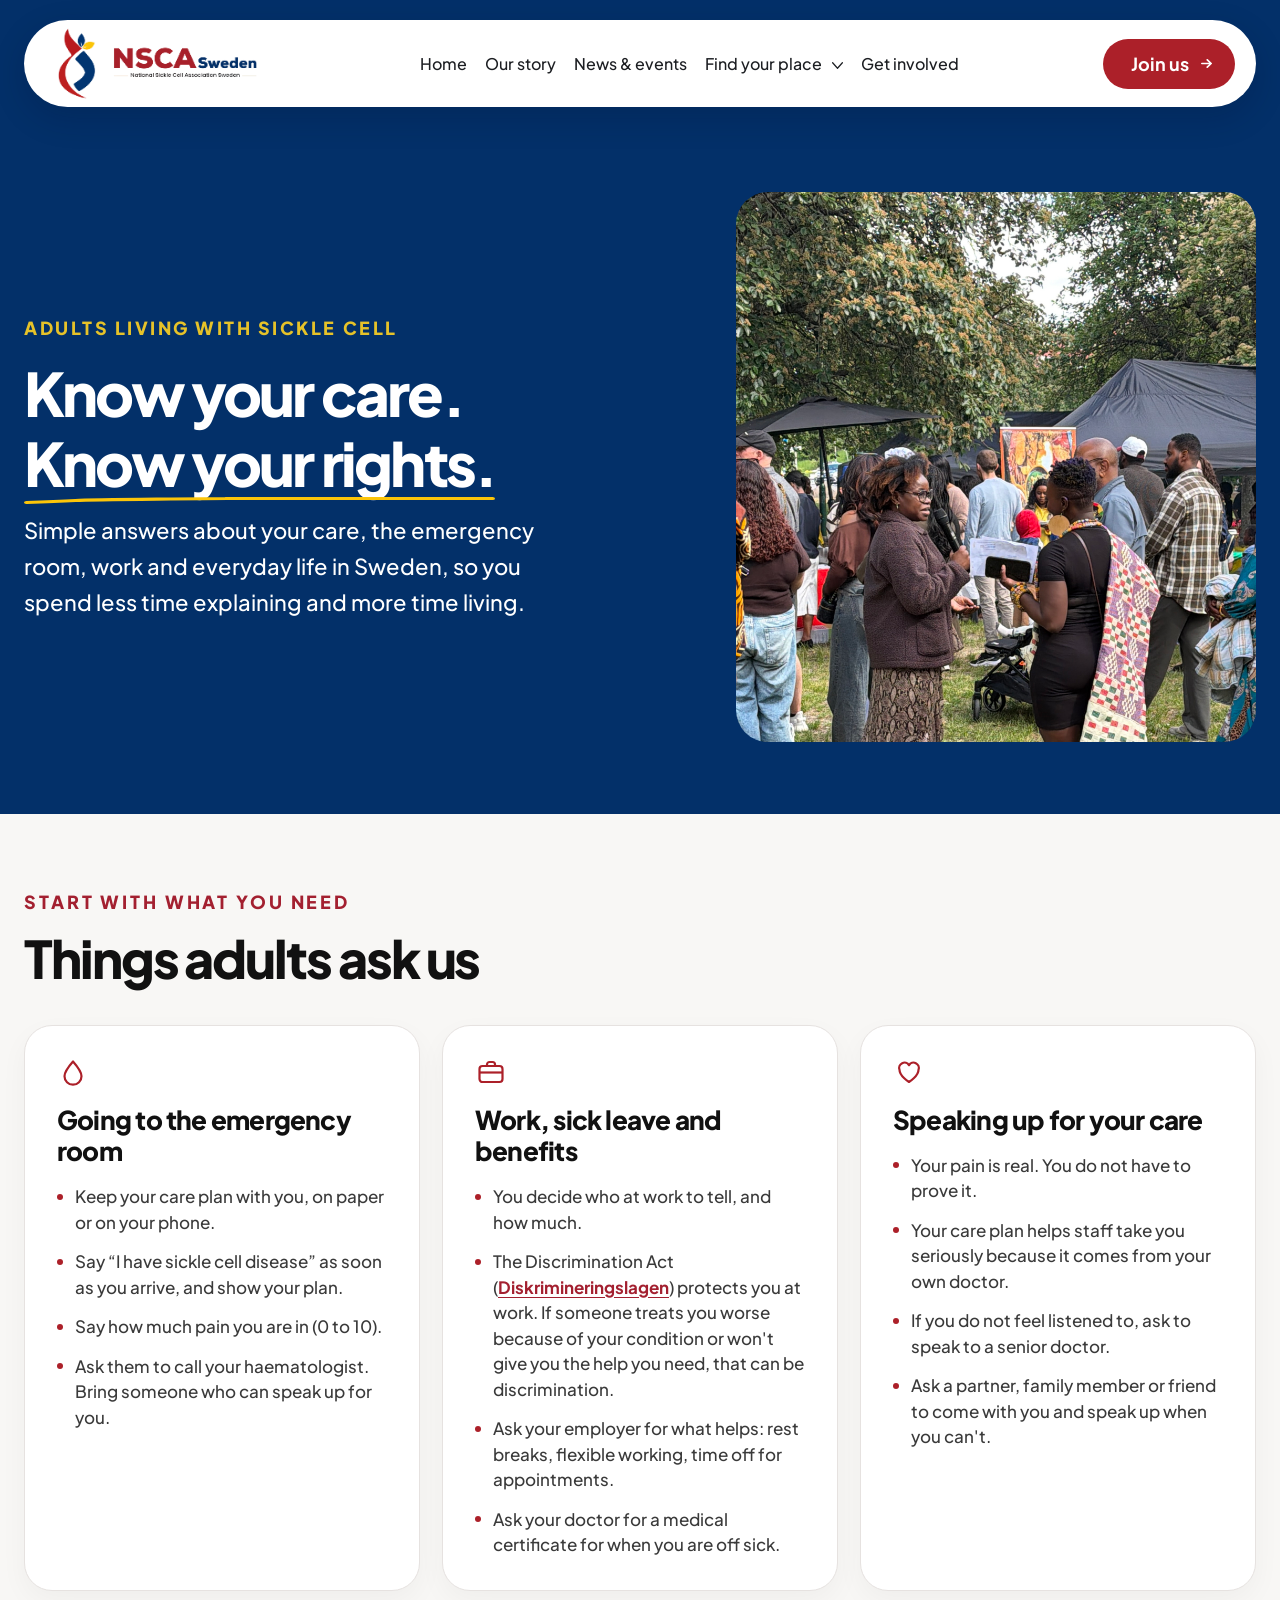
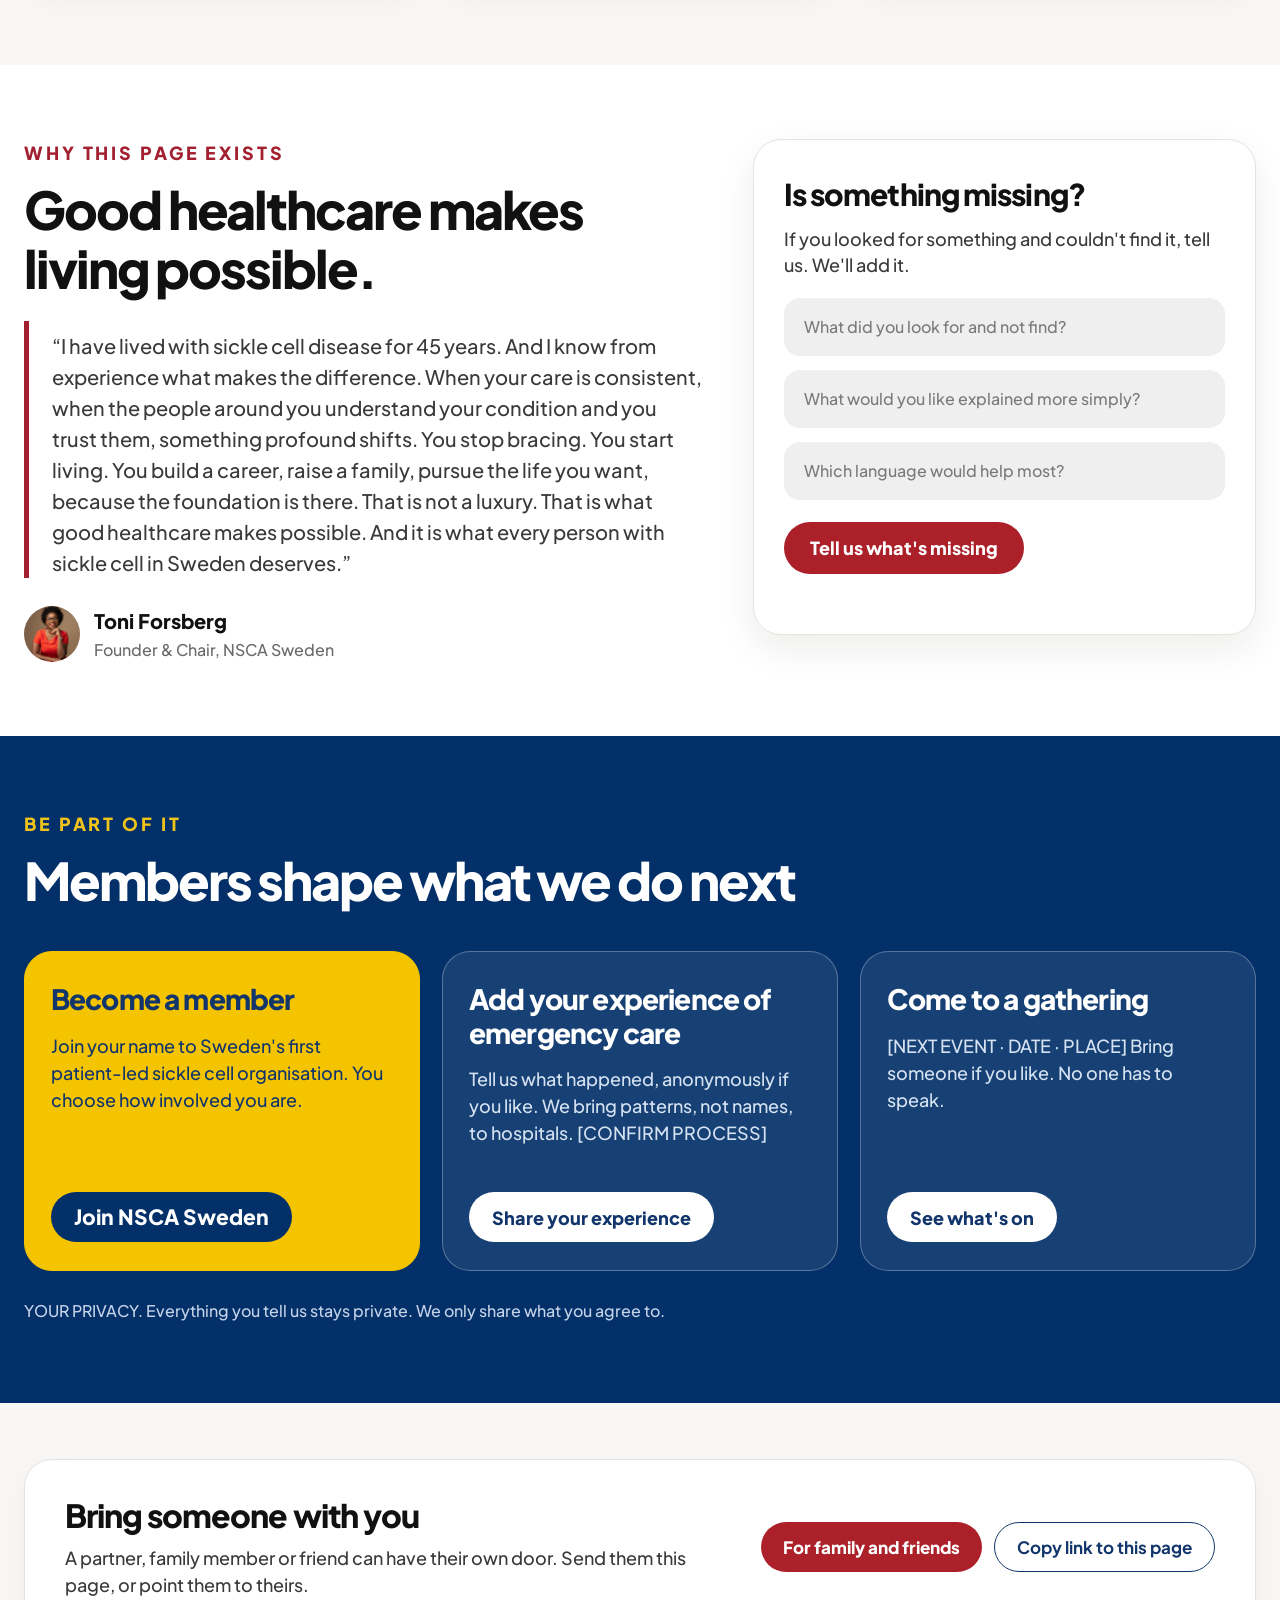
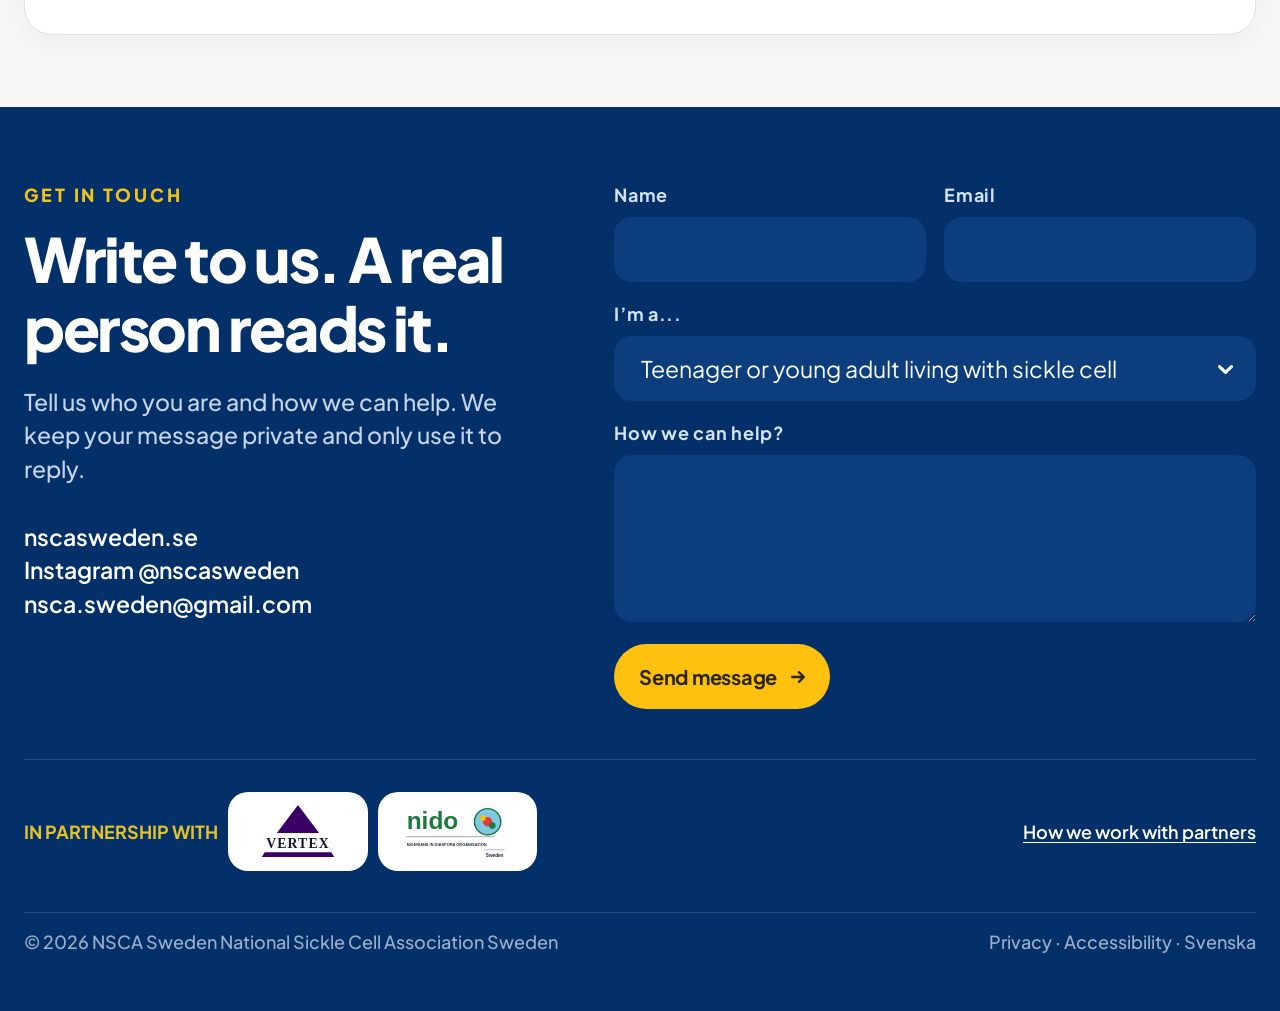
==== commit bd6cfe20: "Add files via upload" ====
--- a/adults.html
+++ b/adults.html
@@ -23,6 +23,11 @@
         </a>
 
         <div class="nav-links">
+          <a href="index.html">Home </a>
+          <a href="our-story.html">Our story </a>
+          <a href="news-events.html">News &amp; events</a>
+           
+          
           <div class="nav-item has-dropdown">
             <button class="nav-link-btn nav-dropdown-toggle" type="button" aria-expanded="false"
               aria-controls="findPlaceMenu" id="findPlaceToggle">
@@ -36,9 +41,8 @@
               <li><a href="family.html">Family &amp; friends</a></li>
             </ul>
           </div>
-          <a href="our-story.html">Our story </a>
-           <a href="get-involved.html">Get involved </a> 
-          <a href="news-events.html">News &amp; events</a>
+          <a href="get-involved.html">Get involved </a> 
+          
         </div>
 
         <div class="nav-actions">
@@ -104,8 +108,7 @@
               protects you at work. If someone treats you worse because of your condition or won't give you the help you
               need, that can be discrimination.</li>
             <li>Ask your employer for what helps: rest breaks, flexible working, time off for appointments.</li>
-            <li>Ask your doctor for a medical certificate for when you are off sick.<br>
-              [CONFIRM: sick leave and Försäkringskassan rules]</li>
+            <li>Ask your doctor for a medical certificate for when you are off sick.</li>
           </ul>
         </article>
 
@@ -225,24 +228,25 @@
           <p class="details">
             nscasweden.se<br />
             Instagram @nscasweden<br />
-            [CONTACT EMAIL]
+            nsca.sweden@gmail.com
           </p>
         </div>
 
         <form class="contact-form" id="contactForm" novalidate>
+        	<input type="hidden" name="access_key" value="e3b05d65-c42a-44a4-8c86-0a41c45560fa">
           <div class="form-field">
             <label for="name">Name</label>
-            <input id="name" name="name" type="text" autocomplete="name" />
+            <input id="name" name="name" type="text" autocomplete="name" required/>
           </div>
           <div class="form-field">
             <label for="email">Email</label>
-            <input id="email" name="email" type="email" autocomplete="email" />
+            <input id="email" name="email" type="email" autocomplete="email" required />
           </div>
           <div class="form-field full">
             <label for="role">I’m a...</label>
             <select id="role" name="role">
               <option>Teenager or young adult living with sickle cell</option>
-              <option selected>Adult living with sickle cell</option>
+              <option>Adult living with sickle cell</option>
               <option>Parent or carer</option>
               <option>Family member or friend</option>
               <option>Healthcare professional</option>
@@ -259,6 +263,8 @@
               <img src="assets/arrow-dark.svg" alt="" width="14" height="12" />
             </button>
           </div>
+          <input type="hidden" name="subject" value="New message from NSCA Sweden website">
+           <input type="checkbox" name="botcheck" tabindex="-1" autocomplete="off" style="display:none">
         </form>
       </div>
 
